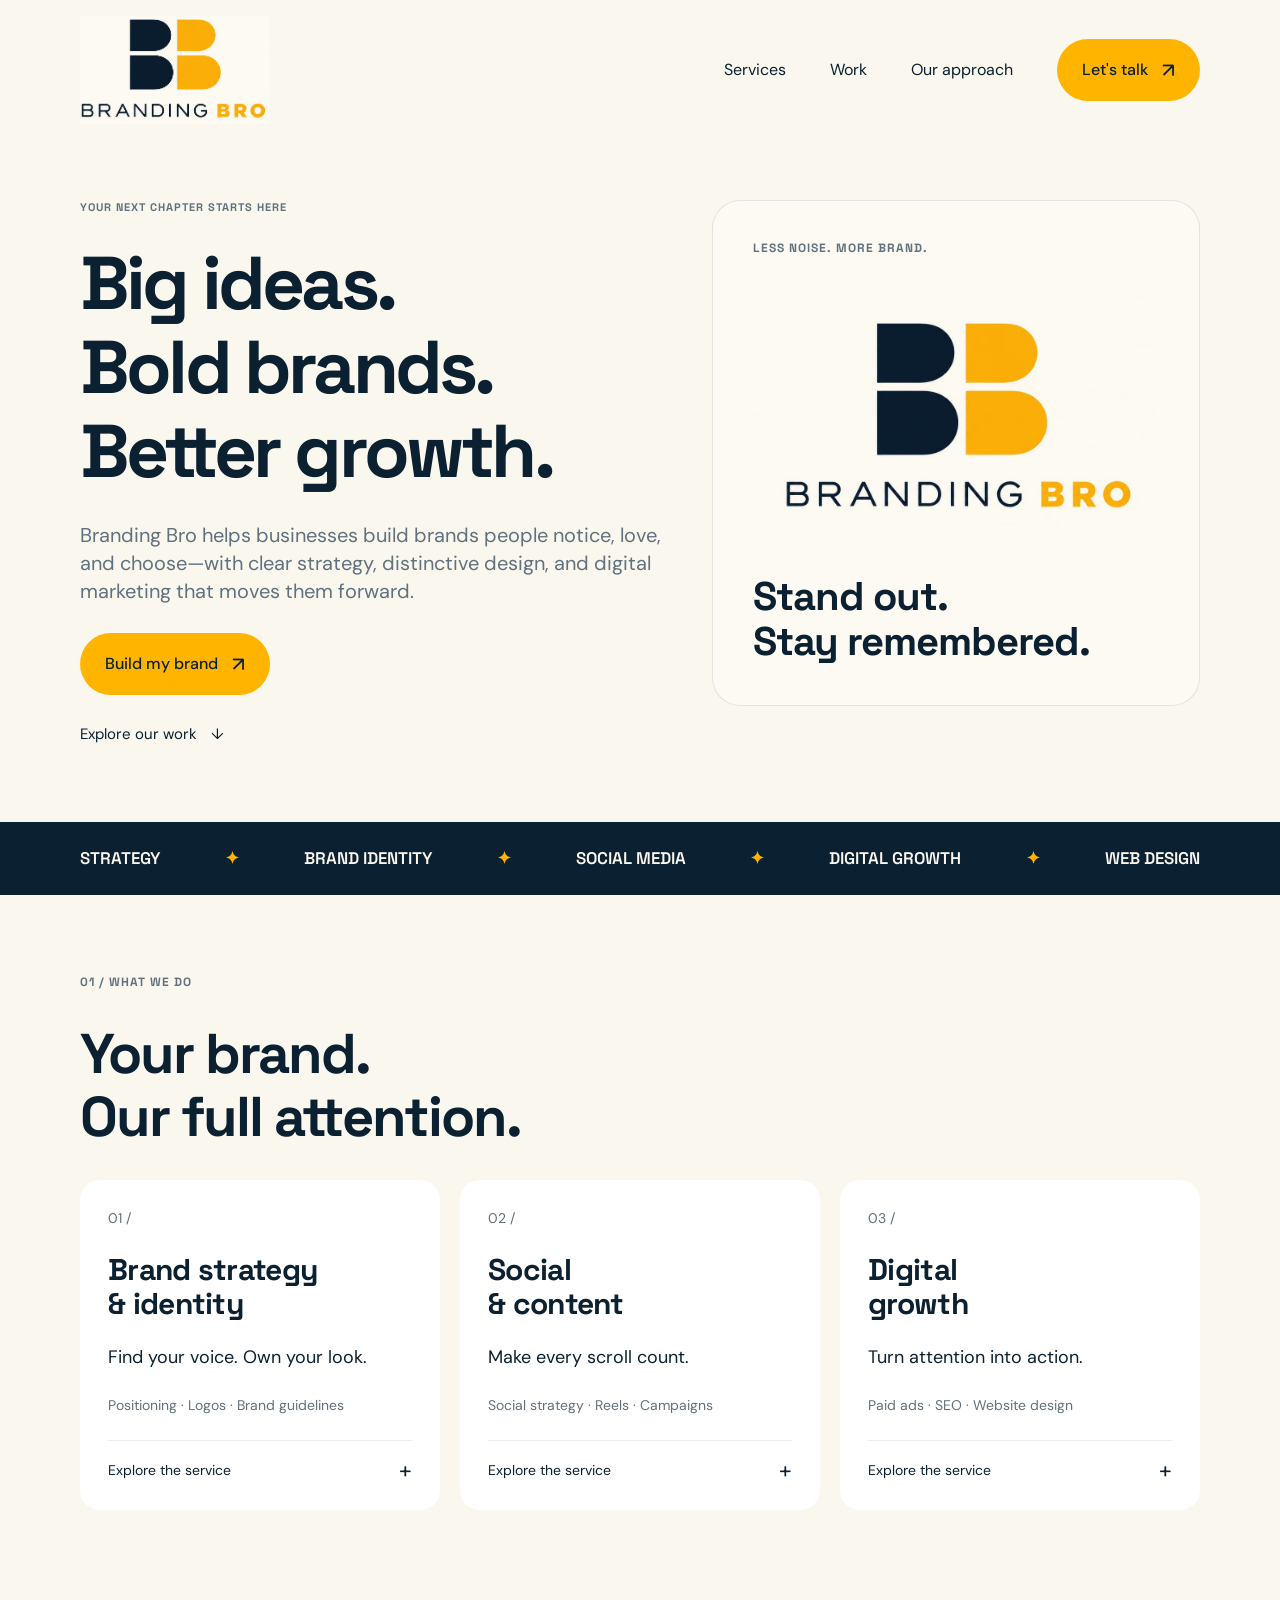
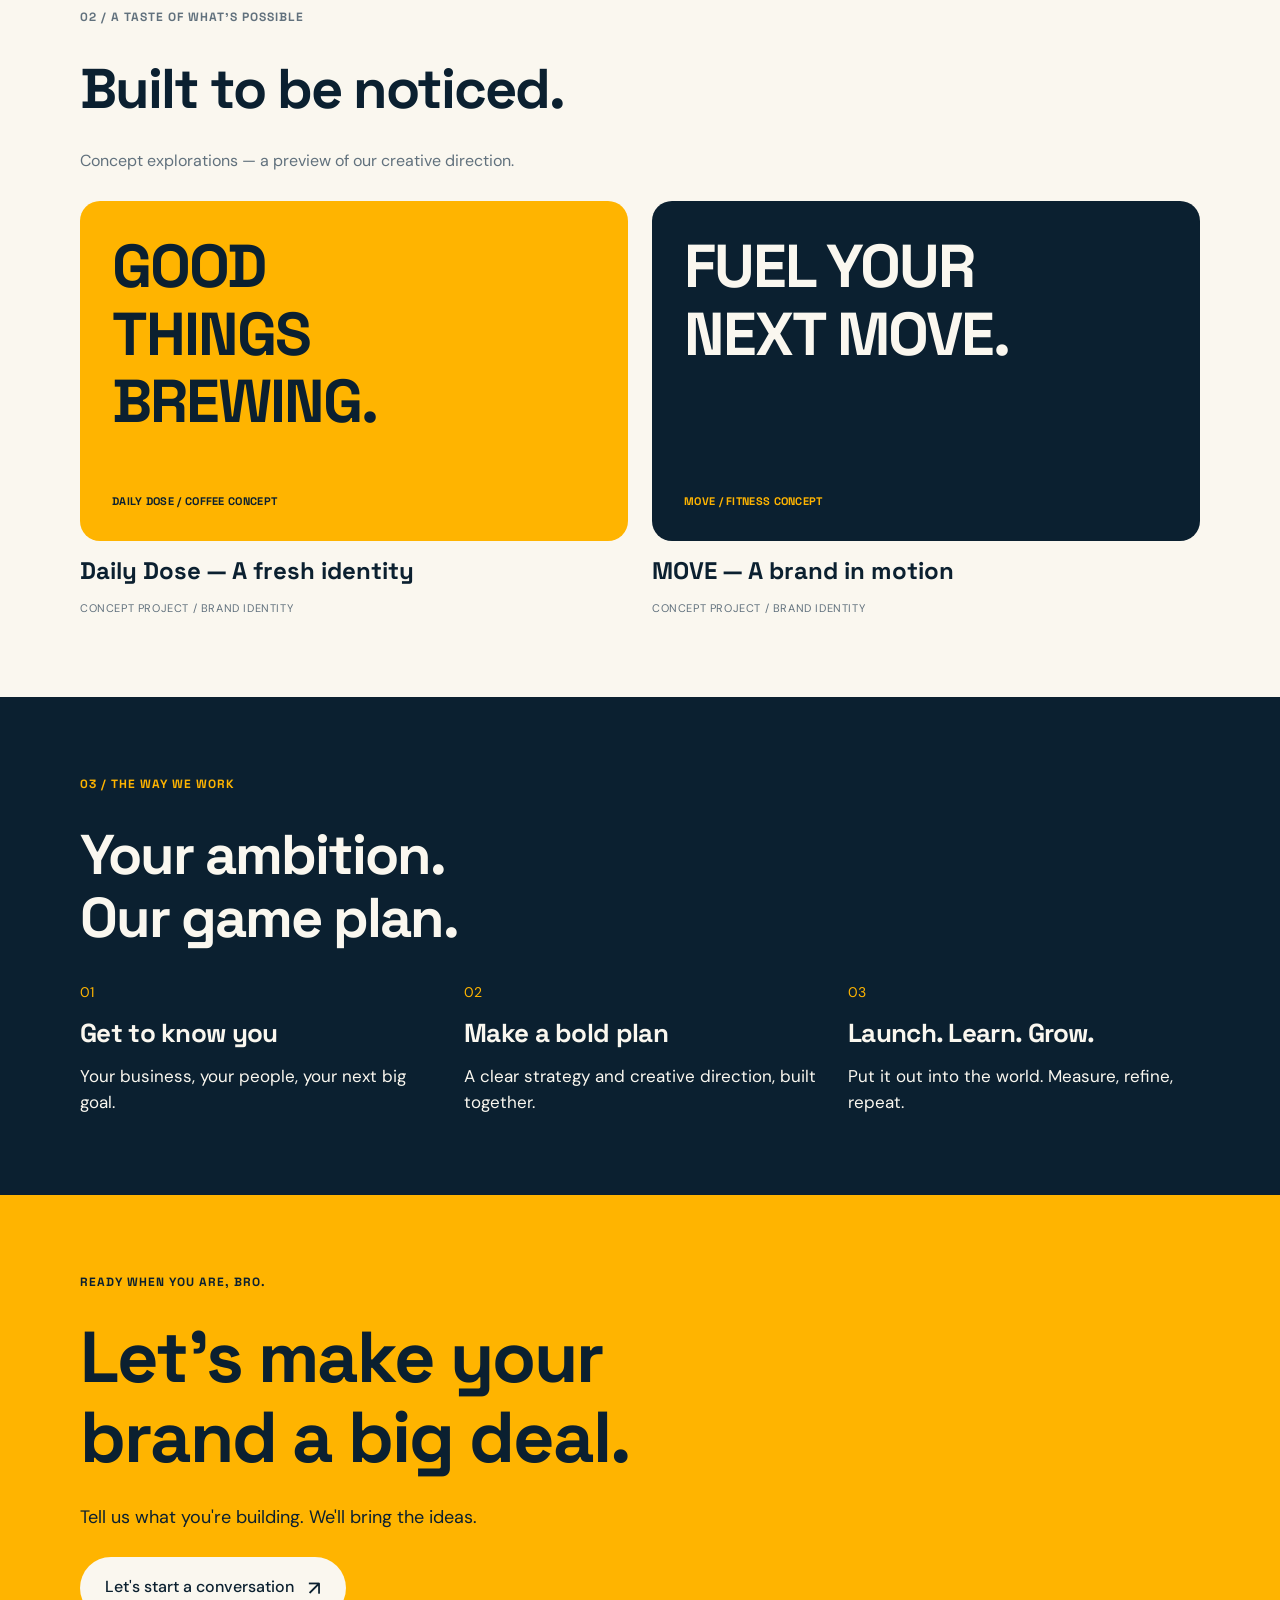
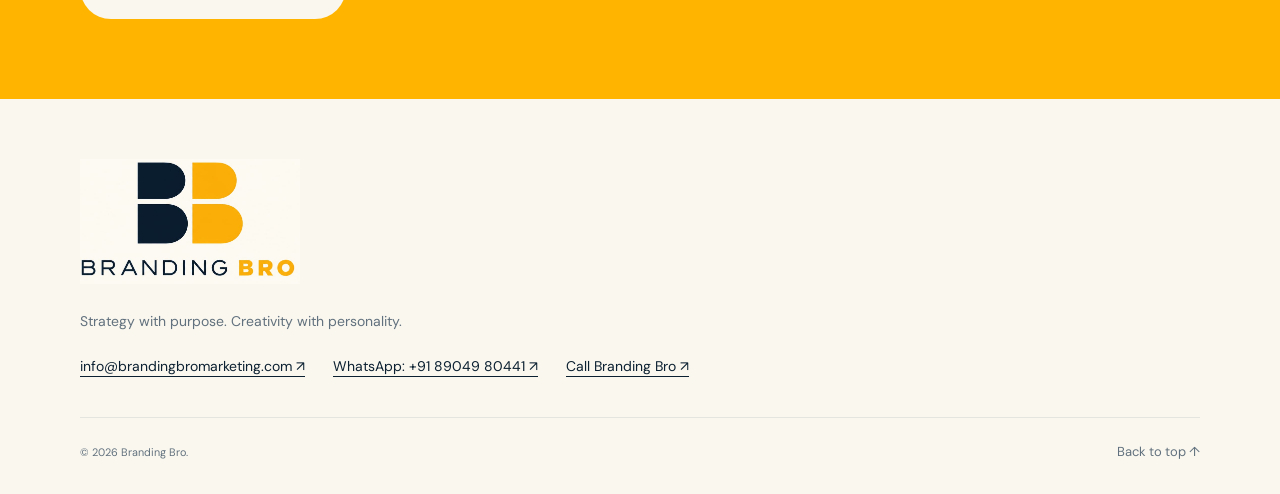
==== index.html @ f543535e "Add Branding Bro website source and SEO files" ====
<!doctype html>
<html lang="en-IN">
<head>
  <meta charset="utf-8"><meta name="viewport" content="width=device-width,initial-scale=1">
  <title>Branding Bro | Branding, Brand Strategy &amp; Digital Marketing</title>
  <meta name="description" content="Build a brand people notice and choose. Branding Bro helps businesses with brand strategy, identity design, social media, SEO, web design, and digital marketing.">
  <meta name="robots" content="index,follow,max-image-preview:large">
  <meta name="theme-color" content="#faf7ef">
  <link rel="canonical" href="https://brandingbromarketing.com/">
  <meta property="og:locale" content="en_IN"><meta property="og:site_name" content="Branding Bro">
  <meta property="og:title" content="Branding Bro | Branding, Brand Strategy &amp; Digital Marketing">
  <meta property="og:description" content="Strategy, identity, social media, SEO, and digital marketing to help your business stand out and grow.">
  <meta property="og:type" content="website"><meta property="og:url" content="https://brandingbromarketing.com/">
  <meta property="og:image" content="https://brandingbromarketing.com/branding-bro-logo.jpeg"><meta property="og:image:alt" content="Branding Bro logo in navy and golden yellow">
  <meta name="twitter:card" content="summary"><meta name="twitter:image" content="https://brandingbromarketing.com/branding-bro-logo.jpeg"><meta name="twitter:title" content="Branding Bro | Branding &amp; Digital Marketing">
  <meta name="twitter:description" content="Strategy, identity, social media, SEO, and digital marketing to help your business stand out and grow.">
  <script type="application/ld+json">
  {"@context":"https://schema.org","@type":"ProfessionalService","name":"Branding Bro","url":"https://brandingbromarketing.com/","logo":"https://brandingbromarketing.com/branding-bro-logo.jpeg","email":"info@brandingbromarketing.com","telephone":"+91-89049-80441","description":"Brand strategy, identity design, social media, SEO, web design, and digital marketing for growing businesses.","areaServed":{"@type":"Country","name":"India"},"hasOfferCatalog":{"@type":"OfferCatalog","name":"Branding and marketing services","itemListElement":[{"@type":"Offer","itemOffered":{"@type":"Service","name":"Brand strategy and identity design"}},{"@type":"Offer","itemOffered":{"@type":"Service","name":"Social media and content marketing"}},{"@type":"Offer","itemOffered":{"@type":"Service","name":"Digital marketing, SEO, and website design"}}]}}
  </script>
  <script type="application/ld+json">
  {"@context":"https://schema.org","@type":"WebSite","name":"Branding Bro","alternateName":["Branding Bro Marketing","brandingbromarketing.com"],"url":"https://brandingbromarketing.com/"}
  </script>
  <link rel="icon" href="favicon.svg" type="image/svg+xml">
  <link rel="preconnect" href="https://fonts.googleapis.com"><link rel="preconnect" href="https://fonts.gstatic.com" crossorigin>
  <link href="https://fonts.googleapis.com/css2?family=DM+Sans:wght@400;500;600;700&family=Space+Grotesk:wght@500;600;700&display=swap" rel="stylesheet">
  <link rel="stylesheet" href="style.css"><script defer src="app.js"></script>
</head>
<body>
<a class="skip-link" href="#main">Skip to content</a>
<header class="header"><nav class="container nav" aria-label="Main navigation">
  <a class="brand" href="#home" aria-label="Branding Bro home"><span class="logo-image"><img src="branding-bro-logo.jpeg" alt="Branding Bro" width="1254" height="1254"></span></a>
  <div class="nav-links" id="navigation"><a href="#services">Services</a><a href="#work">Work</a><a href="#approach">Our approach</a><a class="button" href="#contact">Let's talk <span aria-hidden="true">↗</span></a></div>
  <button class="menu-button" aria-expanded="false" aria-controls="navigation" aria-label="Open menu"><span></span><span></span></button>
</nav></header>
<main id="main">
  <section class="hero container" id="home" aria-labelledby="hero-title">
    <div class="hero-copy"><p class="eyebrow">YOUR NEXT CHAPTER STARTS HERE</p><h1 id="hero-title">Big ideas.<br>Bold brands.<br>Better growth.</h1><p class="intro">Branding Bro helps businesses build brands people notice, love, and choose—with clear strategy, distinctive design, and digital marketing that moves them forward.</p><a class="button" href="#contact">Build my brand <span aria-hidden="true">↗</span></a><a class="text-link" href="#work">Explore our work <span aria-hidden="true">↓</span></a></div>
    <div class="brand-expression"><p class="eyebrow">LESS NOISE. MORE BRAND.</p><div class="logo-image hero-logo"><img src="branding-bro-logo.jpeg" alt="Branding Bro — navy and golden yellow BB logo" width="1254" height="1254" fetchpriority="high"></div><p class="expression-title">Stand out.<br>Stay remembered.</p></div>
  </section>
  <div class="promise"><div class="container">STRATEGY <span>✦</span> BRAND IDENTITY <span>✦</span> SOCIAL MEDIA <span>✦</span> DIGITAL GROWTH <span>✦</span> WEB DESIGN</div></div>
  <section class="section container" id="services" aria-labelledby="services-title"><p class="eyebrow">01 / WHAT WE DO</p><h2 id="services-title">Your brand.<br>Our full attention.</h2>
    <div class="service-grid">
      <article class="service"><span class="service-number">01 /</span><h3>Brand strategy<br>&amp; identity</h3><p>Find your voice. Own your look.</p><p class="small">Positioning · Logos · Brand guidelines</p><details><summary>Explore the service <span aria-hidden="true">+</span></summary><p>Build a clear foundation with brand positioning, a distinctive visual identity, and guidelines that keep every touchpoint consistent.</p><a href="#contact" data-service="Brand strategy & identity">Let's shape your brand ↗</a></details></article>
      <article class="service"><span class="service-number">02 /</span><h3>Social<br>&amp; content</h3><p>Make every scroll count.</p><p class="small">Social strategy · Reels · Campaigns</p><details><summary>Explore the service <span aria-hidden="true">+</span></summary><p>Give your brand a consistent voice through thoughtful content planning, social creatives, short-form video, and campaign ideas.</p><a href="#contact" data-service="Social & content">Let's start creating ↗</a></details></article>
      <article class="service"><span class="service-number">03 /</span><h3>Digital<br>growth</h3><p>Turn attention into action.</p><p class="small">Paid ads · SEO · Website design</p><details><summary>Explore the service <span aria-hidden="true">+</span></summary><p>Connect your marketing with your business goals through focused digital campaigns, search visibility, and websites built around clear next steps.</p><a href="#contact" data-service="Digital growth">Let's find your next move ↗</a></details></article>
    </div>
  </section>
  <section class="section work container" id="work" aria-labelledby="work-title"><p class="eyebrow">02 / A TASTE OF WHAT'S POSSIBLE</p><h2 id="work-title">Built to be noticed.</h2><p class="section-description">Concept explorations — a preview of our creative direction.</p>
    <div class="project-grid">
      <button class="project" data-project="coffee" aria-haspopup="dialog"><span class="project-art coffee"><span class="project-headline">GOOD<br>THINGS<br>BREWING.</span><span class="eyebrow">DAILY DOSE / COFFEE CONCEPT</span><span class="project-arrow" aria-hidden="true">↗</span></span><span class="project-title">Daily Dose — A fresh identity</span><span class="small project-caption">CONCEPT PROJECT / BRAND IDENTITY</span></button>
      <button class="project" data-project="fitness" aria-haspopup="dialog"><span class="project-art fitness"><span class="project-headline">FUEL YOUR<br>NEXT MOVE.</span><span class="eyebrow">MOVE / FITNESS CONCEPT</span><span class="project-arrow" aria-hidden="true">↗</span></span><span class="project-title">MOVE — A brand in motion</span><span class="small project-caption">CONCEPT PROJECT / BRAND IDENTITY</span></button>
    </div>
  </section>
  <section class="approach" id="approach" aria-labelledby="approach-title"><div class="section container"><p class="eyebrow">03 / THE WAY WE WORK</p><h2 id="approach-title">Your ambition.<br>Our game plan.</h2><div class="steps"><article><span>01</span><h3>Get to know you</h3><p>Your business, your people, your next big goal.</p></article><article><span>02</span><h3>Make a bold plan</h3><p>A clear strategy and creative direction, built together.</p></article><article><span>03</span><h3>Launch. Learn. Grow.</h3><p>Put it out into the world. Measure, refine, repeat.</p></article></div></div></section>
  <section class="contact" id="contact" aria-labelledby="contact-title"><div class="section container"><p class="eyebrow">READY WHEN YOU ARE, BRO.</p><h2 id="contact-title">Let's make your<br>brand a big deal.</h2><p>Tell us what you're building. We'll bring the ideas.</p><button class="button button-cream" id="start-inquiry" aria-haspopup="dialog">Let's start a conversation <span aria-hidden="true">↗</span></button></div></section>
</main>
<footer class="container footer"><a class="brand" href="#home"><span class="logo-image"><img src="branding-bro-logo.jpeg" alt="Branding Bro" width="1254" height="1254"></span></a><p>Strategy with purpose. Creativity with personality.</p><div class="contact-links"><a href="mailto:info@brandingbromarketing.com">info@brandingbromarketing.com ↗</a><a href="https://wa.me/918904980441" target="_blank" rel="noopener noreferrer">WhatsApp: +91 89049 80441 ↗</a><a href="tel:+918904980441">Call Branding Bro ↗</a></div><div class="footer-bottom"><small>© <span id="year">2026</span> Branding Bro.</small><a href="#home">Back to top ↑</a></div></footer>
<dialog id="project-dialog" class="dialog"><button class="close-dialog" aria-label="Close project">×</button><p class="eyebrow">CONCEPT EXPLORATION</p><h2 id="project-dialog-title"></h2><p id="project-dialog-description"></p><div class="concept-tags" id="project-tags"></div><p class="small">An illustrative creative direction, not a commissioned client project or a claim of campaign results.</p><button class="button project-inquiry">Create something like this ↗</button></dialog>
<dialog id="inquiry-dialog" class="dialog inquiry-dialog" aria-labelledby="inquiry-title"><button class="close-dialog" aria-label="Close inquiry">×</button><p class="eyebrow">YOUR NEXT CHAPTER</p><h2 id="inquiry-title">Hey, future bro.</h2><p>Share a little about your idea. Let's give it a clear starting point.</p><form id="inquiry-form"><div class="form-row"><label>Your name<input name="name" autocomplete="name" required maxlength="100" placeholder="Your name"></label><label>Email address<input name="email" type="email" autocomplete="email" required maxlength="200" placeholder="you@company.com"></label></div><label>Brand / business<input name="business" autocomplete="organization" maxlength="150" placeholder="What's your brand called?"></label><label>What can we help with?<select name="service" required><option value="">Choose a service</option><option>Brand strategy &amp; identity</option><option>Social &amp; content</option><option>Digital growth</option><option>A little of everything</option></select></label><label>Tell us about your project<textarea name="message" rows="4" required minlength="10" maxlength="5000" placeholder="What are you building, and where would you like to take it?"></textarea></label><p class="form-note">Prepare your inquiry, then choose email or WhatsApp. You review and send it in your app; nothing is stored on this website.</p><button class="button" type="submit">Prepare my inquiry ↗</button><div id="inquiry-result" role="status" hidden><p>Your inquiry is ready. Choose how to send it:</p><div class="send-options"><a class="button" id="email-inquiry">Open email ↗</a><a class="button button-outline" id="whatsapp-inquiry" target="_blank" rel="noopener noreferrer">Open WhatsApp ↗</a></div><a class="button button-outline" id="download-inquiry" download="branding-bro-project-inquiry.txt">Download inquiry ↓</a><button type="button" class="text-link" id="copy-inquiry">Copy inquiry</button></div></form></dialog>
</body></html>
---- style.css ----
:root{--navy:#0b2030;--yellow:#ffb400;--cream:#faf7ef;--muted:#61717d;--white:#fff;--font-heading:'Space Grotesk',Arial,sans-serif;--font-body:'DM Sans',Arial,sans-serif}*{box-sizing:border-box}html{scroll-behavior:smooth;scroll-padding-top:30px}body{margin:0;background:var(--cream);color:var(--navy);font-family:var(--font-body);font-size:17px;line-height:1.5}button,input,select,textarea{font:inherit}a{color:inherit;text-decoration:none}button{color:inherit}button,a,input,select,textarea,summary{-webkit-tap-highlight-color:transparent}button{cursor:pointer}button:focus-visible,a:focus-visible,summary:focus-visible{outline:3px solid var(--navy);outline-offset:6px}input:focus,select:focus,textarea:focus{outline:2px solid var(--navy);outline-offset:2px}.container{width:min(1280px,calc(100% - 160px));margin-inline:auto}h1,h2,h3,p{margin:0}h1,h2,h3,.brand,.eyebrow,.project-headline,.expression-title{font-family:var(--font-heading)}h1{font-size:clamp(58px,5.84vw,84px);line-height:1.12;letter-spacing:-3.8px;font-weight:700}h2{font-size:56px;line-height:1.12;letter-spacing:-2px}h3{font-size:30px;line-height:1.12;letter-spacing:-.7px}.eyebrow{font-size:12px;line-height:1.3;font-weight:700;letter-spacing:1px}.small{font-size:14px;color:var(--muted)}.nav{display:flex;align-items:center;justify-content:space-between;gap:32px;padding-block:28px}.brand{display:inline-flex;align-items:center;gap:20px;font-size:24px;font-weight:700;white-space:nowrap}.bb-mark{width:40px;aspect-ratio:1.25;display:grid;grid-template-columns:1fr 1fr;grid-template-rows:1fr 1fr;gap:2px;flex-shrink:0}.bb-mark i{background:var(--navy);border-radius:0 100px 100px 0}.bb-mark i:nth-child(even){background:var(--yellow)}.nav-links{display:flex;align-items:center;gap:44px;font-size:16px}.nav-links>a:not(.button){position:relative}.nav-links>a:not(.button):after{content:'';position:absolute;left:0;bottom:-6px;width:0;height:2px;background:var(--navy);transition:width .2s}.nav-links>a:hover:after{width:100%}.button{display:inline-flex;gap:14px;align-items:center;justify-content:center;align-self:flex-start;border:1px solid transparent;background:var(--yellow);padding:17px 24px;border-radius:100px;font-size:16px;line-height:1.3;font-weight:500;text-align:center;transition:transform .2s,box-shadow .2s}.button:hover{transform:translateY(-3px);box-shadow:0 6px 0 #0b203018}.button span{font-size:20px}.menu-button{display:none}.hero{padding-top:60px;padding-bottom:76px;display:grid;grid-template-columns:minmax(0,680fr) minmax(0,560fr);gap:40px;align-items:start}.hero-copy{display:flex;flex-direction:column;align-items:flex-start;gap:28px}.hero-copy>.eyebrow{color:var(--muted);font-size:11px}.intro{color:var(--muted);font-size:20px;line-height:1.4;max-width:640px}.text-link{display:inline-flex;align-items:center;gap:14px;font-size:15px;background:none;border:0;padding:0;text-decoration:underline;text-underline-offset:5px;text-decoration-color:transparent}.text-link:hover{text-decoration-color:currentColor}.brand-expression{padding:32px;background:var(--yellow);border-radius:28px;display:flex;flex-direction:column;gap:32px;overflow:hidden}.giant-mark{width:min(380px,100%);gap:18px;aspect-ratio:1.25}.expression-title{font-size:40px;font-weight:700;line-height:1.12;letter-spacing:-1px}.promise{background:var(--navy);color:var(--cream);padding-block:24px}.promise .container{font-family:var(--font-heading);font-size:clamp(12px,1.32vw,19px);font-weight:600;display:flex;align-items:center;justify-content:space-between;gap:12px}.promise span{color:var(--yellow)}.section{padding-block:80px}.section>.eyebrow{margin-bottom:32px;color:var(--muted)}.service-grid{display:grid;grid-template-columns:repeat(3,minmax(0,1fr));gap:20px;margin-top:32px;align-items:start}.service{background:var(--white);border-radius:20px;padding:28px;display:flex;flex-direction:column;gap:24px}.service-number{font-size:14px;color:var(--muted)}.service>p:not(.small){font-size:18px}.service .small{font-size:14px}details{border-top:1px solid #0b203012;padding-top:18px;font-size:14px}summary{cursor:pointer;list-style:none;display:flex;align-items:center;justify-content:space-between;gap:12px}summary::-webkit-details-marker{display:none}summary span{font-size:23px;line-height:1;transition:transform .2s}details[open] summary span{transform:rotate(45deg)}details p{color:var(--muted);margin-block:16px}details a{text-decoration:underline;text-underline-offset:4px}.work{padding-top:20px}.section-description{margin-top:28px;color:var(--muted);font-size:16px}.project-grid{display:grid;grid-template-columns:1fr 1fr;gap:24px;margin-top:28px}.project{display:flex;flex-direction:column;gap:16px;text-align:left;padding:0;background:none;border:0;min-width:0}.project-art{position:relative;display:flex;flex-direction:column;justify-content:space-between;gap:30px;width:100%;min-height:340px;padding:32px;border-radius:20px;transition:transform .25s}.project:hover .project-art{transform:translateY(-5px)}.coffee{background:var(--yellow)}.fitness{background:var(--navy);color:var(--cream)}.project-headline{font-size:clamp(42px,4.73vw,68px);font-weight:700;line-height:1.12;letter-spacing:-2px}.project-art .eyebrow{font-size:11px;letter-spacing:.3px}.fitness .eyebrow{color:var(--yellow)}.project-title{font-family:var(--font-heading);font-weight:700;font-size:24px;line-height:1.15}.project-caption{font-size:11px;letter-spacing:.6px}.project-arrow{position:absolute;right:28px;bottom:28px;font-size:28px;opacity:0;transform:translate(-6px,6px);transition:.25s}.project:hover .project-arrow,.project:focus-visible .project-arrow{opacity:1;transform:none}.approach{background:var(--navy);color:var(--cream)}.approach .eyebrow{color:var(--yellow)}.steps{display:grid;grid-template-columns:repeat(3,1fr);gap:32px;margin-top:32px}.steps article{display:flex;flex-direction:column;gap:16px}.steps article>span{color:var(--yellow);font-size:14px}.steps h3{font-size:26px}.steps p{font-size:17px;max-width:365px}.contact{background:var(--yellow)}.contact .eyebrow{color:var(--navy);margin-bottom:26px}.contact h2{font-size:72px}.contact p:not(.eyebrow){margin-block:26px;font-size:18px}.button-cream{background:var(--cream)}.footer{padding-block:60px 32px}.footer>.brand{flex-direction:column;align-items:flex-start;gap:20px}.footer>p{font-size:14px;color:var(--muted);margin-top:20px}.footer-bottom{display:flex;align-items:center;justify-content:space-between;margin-top:40px;border-top:1px solid #0b203015;padding-top:24px;color:var(--muted);font-size:13px}.skip-link{position:fixed;left:16px;top:-100px;z-index:10;padding:12px;background:var(--navy);color:var(--cream)}.skip-link:focus{top:10px}.dialog{width:min(640px,calc(100% - 32px));max-height:calc(100dvh - 48px);overflow:auto;background:var(--cream);border:0;border-radius:24px;padding:40px;color:var(--navy)}.dialog::backdrop{background:#0b2030b3;backdrop-filter:blur(5px)}.dialog .eyebrow{color:var(--muted);margin-bottom:20px;padding-right:30px}.dialog h2{font-size:40px;margin-bottom:20px}.dialog>p:not(.eyebrow){margin-bottom:24px}.close-dialog{position:absolute;right:18px;top:14px;background:none;border:0;font-size:30px;line-height:1;width:40px;height:40px;border-radius:50%}.close-dialog:hover{background:#0b203010}.concept-tags{display:flex;flex-wrap:wrap;gap:8px;margin-bottom:24px}.concept-tags span{border:1px solid #0b203030;border-radius:30px;padding:6px 14px;font-size:13px}form{display:grid;gap:18px}label{display:flex;flex-direction:column;gap:7px;font-size:14px;font-weight:600}input,select,textarea{width:100%;min-width:0;padding:13px 14px;background:white;border:1px solid #c8d0d0;border-radius:10px;color:var(--navy);font-size:16px}textarea{resize:vertical}.form-row{display:grid;grid-template-columns:1fr 1fr;gap:16px}.form-note{font-size:13px;color:var(--muted)}.button-outline{background:transparent;border-color:var(--navy);margin-right:16px}#inquiry-result{border-top:1px solid #c8d0d0;padding-top:20px}#inquiry-result p{margin-bottom:16px}body.modal-open{overflow:hidden}
@media(min-width:1500px){.hero{padding-top:70px}}@media(max-width:1100px){.container{width:calc(100% - 80px)}.nav-links{gap:24px}.brand{font-size:20px;gap:14px}h1{font-size:64px;letter-spacing:-2.8px}.hero{gap:32px}.expression-title{font-size:32px}.service{padding:24px}.service h3{font-size:26px}.project-headline{font-size:52px}.contact h2{font-size:64px}.promise .container{flex-wrap:wrap;justify-content:center}}
@media(max-width:760px){.container{width:calc(100% - 48px)}.nav{padding-block:24px;position:relative}.brand{font-size:18px;gap:14px}.bb-mark{width:32px}.menu-button{display:flex;flex-direction:column;gap:6px;align-items:center;justify-content:center;width:42px;height:42px;background:transparent;border:1px solid #0b203020;border-radius:50%}.menu-button span{width:17px;height:2px;background:var(--navy);transition:transform .2s}.menu-button[aria-expanded=true] span:first-child{transform:translateY(4px) rotate(45deg)}.menu-button[aria-expanded=true] span:last-child{transform:translateY(-4px) rotate(-45deg)}.nav-links{display:none;position:absolute;top:calc(100% - 8px);left:0;right:0;padding:24px;background:var(--cream);border:1px solid #0b203020;box-shadow:0 18px 30px #0b203018;border-radius:16px;z-index:5;align-items:stretch;gap:22px}.nav-links.open{display:flex;flex-direction:column}.nav-links .button{align-self:stretch}.hero{display:flex;flex-direction:column;gap:40px;padding-top:24px;padding-bottom:64px}.hero-copy{gap:28px}h1{font-size:clamp(43px,12.56vw,68px);letter-spacing:-2.1px}.intro{font-size:17px;line-height:1.45}.brand-expression{width:100%;gap:32px}.giant-mark{width:220px;max-width:100%;gap:10px}.expression-title{font-size:28px}.promise{padding-block:22px}.promise .container{font-size:12px;gap:10px 14px;line-height:1.7}.section{padding-block:64px}.section>.eyebrow{font-size:10px;margin-bottom:28px}h2{font-size:38px;letter-spacing:-1.4px}.service-grid,.project-grid,.steps{grid-template-columns:1fr}.service-grid{gap:20px}.service{padding:28px}.service h3{font-size:30px}.service details{font-size:14px}.work{padding-top:0}.project-grid{gap:32px}.project-art{min-height:274px;padding:32px}.project-headline{font-size:43px;letter-spacing:-1.2px}.project-title{font-size:20px}.project-art .eyebrow{font-size:10px}.project-arrow{opacity:1}.steps{gap:32px}.steps h3{font-size:26px}.contact h2{font-size:43px;letter-spacing:-1.6px}.contact p:not(.eyebrow){font-size:17px}.footer{padding-top:48px}.footer>.brand .bb-mark{width:40px}.footer>.brand{font-size:24px}.dialog{padding:32px 24px}.dialog h2{font-size:32px}.form-row{grid-template-columns:1fr}.button{font-size:15px}.footer-bottom{gap:12px}}
@media(prefers-reduced-motion:reduce){html{scroll-behavior:auto}*,*:before,*:after{transition:none!important;animation:none!important}}
.contact-links{display:flex;flex-wrap:wrap;gap:12px 28px;margin-top:24px;font-size:14px}.contact-links a{text-decoration:underline;text-underline-offset:5px}.send-options{display:flex;flex-wrap:wrap;gap:12px;margin-bottom:16px}@media(max-width:760px){.contact-links{flex-direction:column;overflow-wrap:anywhere}}
.logo-image{position:relative;display:block;width:190px;aspect-ratio:1.76;overflow:hidden;flex-shrink:0}.logo-image img{position:absolute;display:block;width:142.5%;height:auto;max-width:none;left:-22.7%;top:-78%}.hero-logo{width:100%;border-radius:14px;background:#fcfaf3}.nav{padding-block:16px}.footer>.brand .logo-image{width:220px}@media(max-width:760px){.nav{padding-block:12px}.nav .logo-image{width:150px}.hero-logo{width:100%}.brand-expression{gap:28px}}
.brand-expression{background:#fcfaf3;border:1px solid #0b20301a;padding:40px;gap:24px}.hero-logo{aspect-ratio:1.5;border-radius:0;background:transparent}.hero-logo img{width:125.4%;left:-12.5%;top:-45%}.brand-expression>.eyebrow{color:var(--muted)}@media(max-width:760px){.brand-expression{padding:28px;gap:20px}}
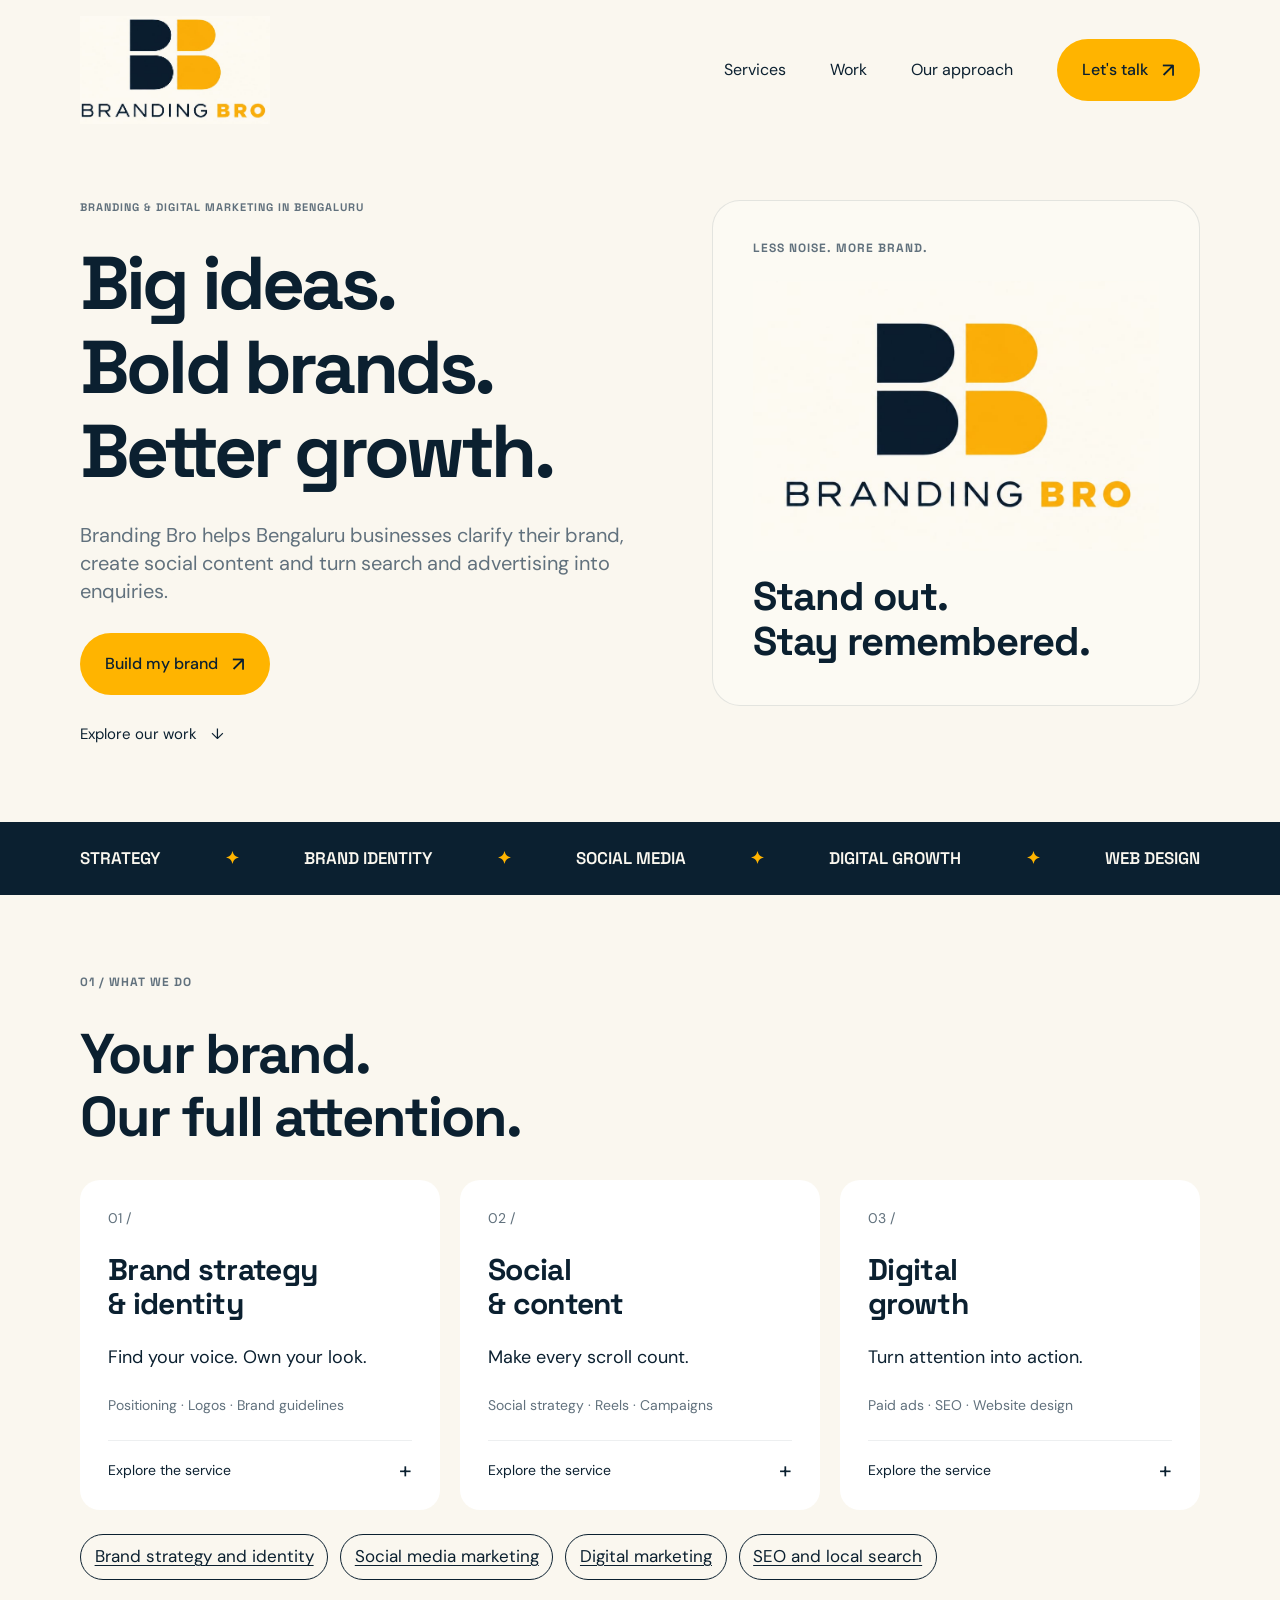
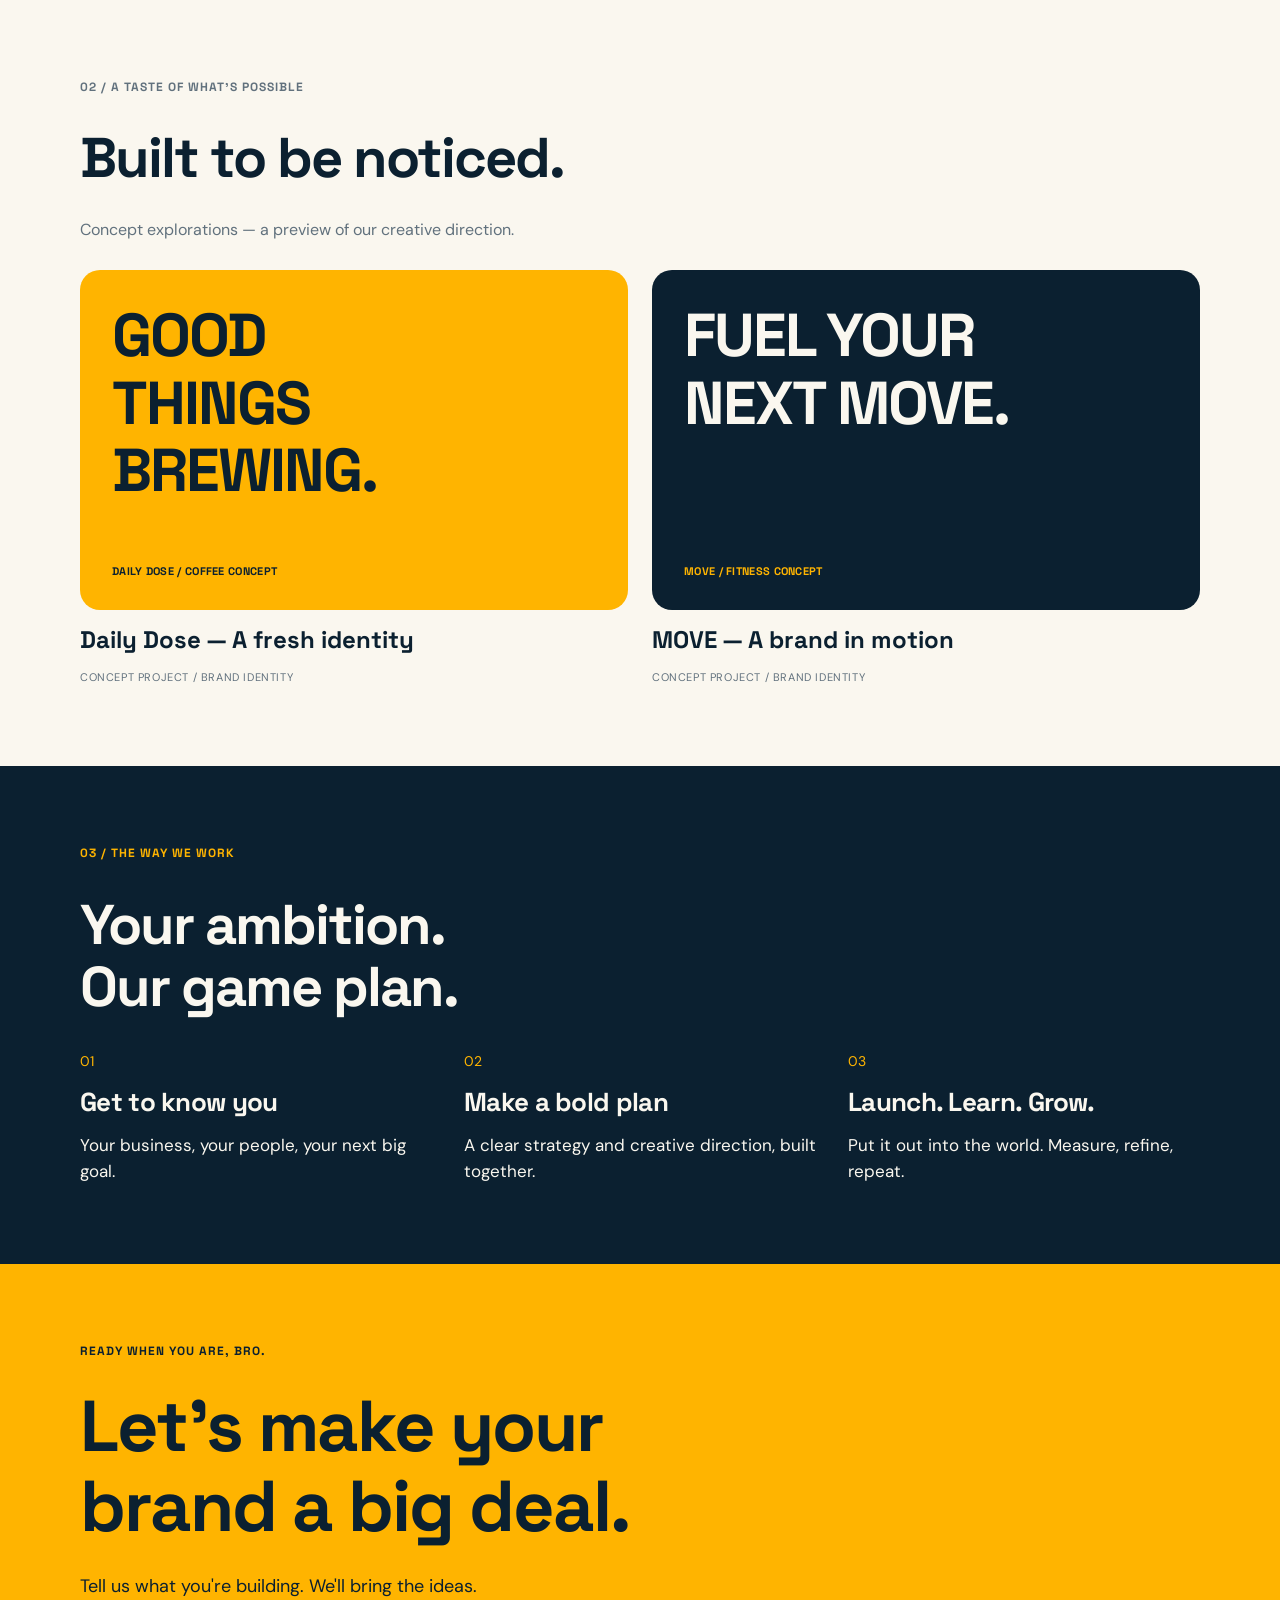
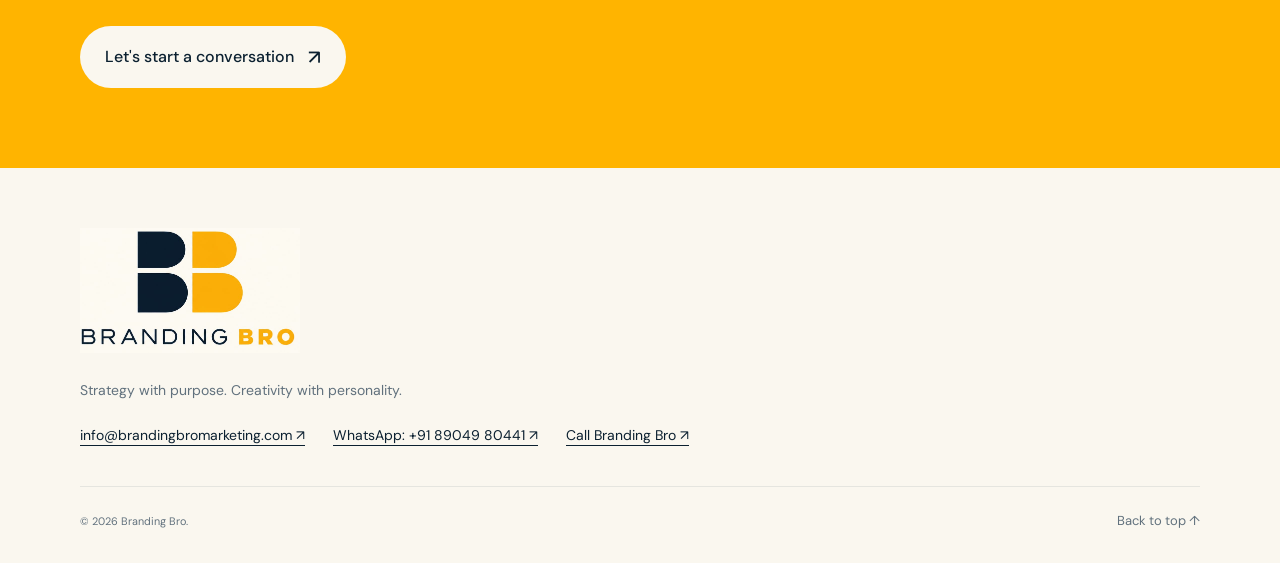
==== commit ae979b3b: "Publish concise service landing pages and Bengaluru SEO sitemap" ====
--- a/index.html
+++ b/index.html
@@ -1,62 +1,62 @@
-<!doctype html>
-<html lang="en-IN">
-<head>
-  <meta charset="utf-8"><meta name="viewport" content="width=device-width,initial-scale=1">
-  <title>Branding Bro | Branding, Brand Strategy &amp; Digital Marketing</title>
-  <meta name="description" content="Build a brand people notice and choose. Branding Bro helps businesses with brand strategy, identity design, social media, SEO, web design, and digital marketing.">
-  <meta name="robots" content="index,follow,max-image-preview:large">
-  <meta name="theme-color" content="#faf7ef">
-  <link rel="canonical" href="https://brandingbromarketing.com/">
-  <meta property="og:locale" content="en_IN"><meta property="og:site_name" content="Branding Bro">
-  <meta property="og:title" content="Branding Bro | Branding, Brand Strategy &amp; Digital Marketing">
-  <meta property="og:description" content="Strategy, identity, social media, SEO, and digital marketing to help your business stand out and grow.">
-  <meta property="og:type" content="website"><meta property="og:url" content="https://brandingbromarketing.com/">
-  <meta property="og:image" content="https://brandingbromarketing.com/branding-bro-logo.jpeg"><meta property="og:image:alt" content="Branding Bro logo in navy and golden yellow">
-  <meta name="twitter:card" content="summary"><meta name="twitter:image" content="https://brandingbromarketing.com/branding-bro-logo.jpeg"><meta name="twitter:title" content="Branding Bro | Branding &amp; Digital Marketing">
-  <meta name="twitter:description" content="Strategy, identity, social media, SEO, and digital marketing to help your business stand out and grow.">
-  <script type="application/ld+json">
-  {"@context":"https://schema.org","@type":"ProfessionalService","name":"Branding Bro","url":"https://brandingbromarketing.com/","logo":"https://brandingbromarketing.com/branding-bro-logo.jpeg","email":"info@brandingbromarketing.com","telephone":"+91-89049-80441","description":"Brand strategy, identity design, social media, SEO, web design, and digital marketing for growing businesses.","areaServed":{"@type":"Country","name":"India"},"hasOfferCatalog":{"@type":"OfferCatalog","name":"Branding and marketing services","itemListElement":[{"@type":"Offer","itemOffered":{"@type":"Service","name":"Brand strategy and identity design"}},{"@type":"Offer","itemOffered":{"@type":"Service","name":"Social media and content marketing"}},{"@type":"Offer","itemOffered":{"@type":"Service","name":"Digital marketing, SEO, and website design"}}]}}
-  </script>
-  <script type="application/ld+json">
-  {"@context":"https://schema.org","@type":"WebSite","name":"Branding Bro","alternateName":["Branding Bro Marketing","brandingbromarketing.com"],"url":"https://brandingbromarketing.com/"}
-  </script>
-  <link rel="icon" href="favicon.svg" type="image/svg+xml">
-  <link rel="preconnect" href="https://fonts.googleapis.com"><link rel="preconnect" href="https://fonts.gstatic.com" crossorigin>
-  <link href="https://fonts.googleapis.com/css2?family=DM+Sans:wght@400;500;600;700&family=Space+Grotesk:wght@500;600;700&display=swap" rel="stylesheet">
-  <link rel="stylesheet" href="style.css"><script defer src="app.js"></script>
-</head>
-<body>
-<a class="skip-link" href="#main">Skip to content</a>
-<header class="header"><nav class="container nav" aria-label="Main navigation">
-  <a class="brand" href="#home" aria-label="Branding Bro home"><span class="logo-image"><img src="branding-bro-logo.jpeg" alt="Branding Bro" width="1254" height="1254"></span></a>
-  <div class="nav-links" id="navigation"><a href="#services">Services</a><a href="#work">Work</a><a href="#approach">Our approach</a><a class="button" href="#contact">Let's talk <span aria-hidden="true">↗</span></a></div>
-  <button class="menu-button" aria-expanded="false" aria-controls="navigation" aria-label="Open menu"><span></span><span></span></button>
-</nav></header>
-<main id="main">
-  <section class="hero container" id="home" aria-labelledby="hero-title">
-    <div class="hero-copy"><p class="eyebrow">YOUR NEXT CHAPTER STARTS HERE</p><h1 id="hero-title">Big ideas.<br>Bold brands.<br>Better growth.</h1><p class="intro">Branding Bro helps businesses build brands people notice, love, and choose—with clear strategy, distinctive design, and digital marketing that moves them forward.</p><a class="button" href="#contact">Build my brand <span aria-hidden="true">↗</span></a><a class="text-link" href="#work">Explore our work <span aria-hidden="true">↓</span></a></div>
-    <div class="brand-expression"><p class="eyebrow">LESS NOISE. MORE BRAND.</p><div class="logo-image hero-logo"><img src="branding-bro-logo.jpeg" alt="Branding Bro — navy and golden yellow BB logo" width="1254" height="1254" fetchpriority="high"></div><p class="expression-title">Stand out.<br>Stay remembered.</p></div>
-  </section>
-  <div class="promise"><div class="container">STRATEGY <span>✦</span> BRAND IDENTITY <span>✦</span> SOCIAL MEDIA <span>✦</span> DIGITAL GROWTH <span>✦</span> WEB DESIGN</div></div>
-  <section class="section container" id="services" aria-labelledby="services-title"><p class="eyebrow">01 / WHAT WE DO</p><h2 id="services-title">Your brand.<br>Our full attention.</h2>
-    <div class="service-grid">
-      <article class="service"><span class="service-number">01 /</span><h3>Brand strategy<br>&amp; identity</h3><p>Find your voice. Own your look.</p><p class="small">Positioning · Logos · Brand guidelines</p><details><summary>Explore the service <span aria-hidden="true">+</span></summary><p>Build a clear foundation with brand positioning, a distinctive visual identity, and guidelines that keep every touchpoint consistent.</p><a href="#contact" data-service="Brand strategy & identity">Let's shape your brand ↗</a></details></article>
-      <article class="service"><span class="service-number">02 /</span><h3>Social<br>&amp; content</h3><p>Make every scroll count.</p><p class="small">Social strategy · Reels · Campaigns</p><details><summary>Explore the service <span aria-hidden="true">+</span></summary><p>Give your brand a consistent voice through thoughtful content planning, social creatives, short-form video, and campaign ideas.</p><a href="#contact" data-service="Social & content">Let's start creating ↗</a></details></article>
-      <article class="service"><span class="service-number">03 /</span><h3>Digital<br>growth</h3><p>Turn attention into action.</p><p class="small">Paid ads · SEO · Website design</p><details><summary>Explore the service <span aria-hidden="true">+</span></summary><p>Connect your marketing with your business goals through focused digital campaigns, search visibility, and websites built around clear next steps.</p><a href="#contact" data-service="Digital growth">Let's find your next move ↗</a></details></article>
-    </div>
-  </section>
-  <section class="section work container" id="work" aria-labelledby="work-title"><p class="eyebrow">02 / A TASTE OF WHAT'S POSSIBLE</p><h2 id="work-title">Built to be noticed.</h2><p class="section-description">Concept explorations — a preview of our creative direction.</p>
-    <div class="project-grid">
-      <button class="project" data-project="coffee" aria-haspopup="dialog"><span class="project-art coffee"><span class="project-headline">GOOD<br>THINGS<br>BREWING.</span><span class="eyebrow">DAILY DOSE / COFFEE CONCEPT</span><span class="project-arrow" aria-hidden="true">↗</span></span><span class="project-title">Daily Dose — A fresh identity</span><span class="small project-caption">CONCEPT PROJECT / BRAND IDENTITY</span></button>
-      <button class="project" data-project="fitness" aria-haspopup="dialog"><span class="project-art fitness"><span class="project-headline">FUEL YOUR<br>NEXT MOVE.</span><span class="eyebrow">MOVE / FITNESS CONCEPT</span><span class="project-arrow" aria-hidden="true">↗</span></span><span class="project-title">MOVE — A brand in motion</span><span class="small project-caption">CONCEPT PROJECT / BRAND IDENTITY</span></button>
-    </div>
-  </section>
-  <section class="approach" id="approach" aria-labelledby="approach-title"><div class="section container"><p class="eyebrow">03 / THE WAY WE WORK</p><h2 id="approach-title">Your ambition.<br>Our game plan.</h2><div class="steps"><article><span>01</span><h3>Get to know you</h3><p>Your business, your people, your next big goal.</p></article><article><span>02</span><h3>Make a bold plan</h3><p>A clear strategy and creative direction, built together.</p></article><article><span>03</span><h3>Launch. Learn. Grow.</h3><p>Put it out into the world. Measure, refine, repeat.</p></article></div></div></section>
-  <section class="contact" id="contact" aria-labelledby="contact-title"><div class="section container"><p class="eyebrow">READY WHEN YOU ARE, BRO.</p><h2 id="contact-title">Let's make your<br>brand a big deal.</h2><p>Tell us what you're building. We'll bring the ideas.</p><button class="button button-cream" id="start-inquiry" aria-haspopup="dialog">Let's start a conversation <span aria-hidden="true">↗</span></button></div></section>
-</main>
-<footer class="container footer"><a class="brand" href="#home"><span class="logo-image"><img src="branding-bro-logo.jpeg" alt="Branding Bro" width="1254" height="1254"></span></a><p>Strategy with purpose. Creativity with personality.</p><div class="contact-links"><a href="mailto:info@brandingbromarketing.com">info@brandingbromarketing.com ↗</a><a href="https://wa.me/918904980441" target="_blank" rel="noopener noreferrer">WhatsApp: +91 89049 80441 ↗</a><a href="tel:+918904980441">Call Branding Bro ↗</a></div><div class="footer-bottom"><small>© <span id="year">2026</span> Branding Bro.</small><a href="#home">Back to top ↑</a></div></footer>
-<dialog id="project-dialog" class="dialog"><button class="close-dialog" aria-label="Close project">×</button><p class="eyebrow">CONCEPT EXPLORATION</p><h2 id="project-dialog-title"></h2><p id="project-dialog-description"></p><div class="concept-tags" id="project-tags"></div><p class="small">An illustrative creative direction, not a commissioned client project or a claim of campaign results.</p><button class="button project-inquiry">Create something like this ↗</button></dialog>
-<dialog id="inquiry-dialog" class="dialog inquiry-dialog" aria-labelledby="inquiry-title"><button class="close-dialog" aria-label="Close inquiry">×</button><p class="eyebrow">YOUR NEXT CHAPTER</p><h2 id="inquiry-title">Hey, future bro.</h2><p>Share a little about your idea. Let's give it a clear starting point.</p><form id="inquiry-form"><div class="form-row"><label>Your name<input name="name" autocomplete="name" required maxlength="100" placeholder="Your name"></label><label>Email address<input name="email" type="email" autocomplete="email" required maxlength="200" placeholder="you@company.com"></label></div><label>Brand / business<input name="business" autocomplete="organization" maxlength="150" placeholder="What's your brand called?"></label><label>What can we help with?<select name="service" required><option value="">Choose a service</option><option>Brand strategy &amp; identity</option><option>Social &amp; content</option><option>Digital growth</option><option>A little of everything</option></select></label><label>Tell us about your project<textarea name="message" rows="4" required minlength="10" maxlength="5000" placeholder="What are you building, and where would you like to take it?"></textarea></label><p class="form-note">Prepare your inquiry, then choose email or WhatsApp. You review and send it in your app; nothing is stored on this website.</p><button class="button" type="submit">Prepare my inquiry ↗</button><div id="inquiry-result" role="status" hidden><p>Your inquiry is ready. Choose how to send it:</p><div class="send-options"><a class="button" id="email-inquiry">Open email ↗</a><a class="button button-outline" id="whatsapp-inquiry" target="_blank" rel="noopener noreferrer">Open WhatsApp ↗</a></div><a class="button button-outline" id="download-inquiry" download="branding-bro-project-inquiry.txt">Download inquiry ↓</a><button type="button" class="text-link" id="copy-inquiry">Copy inquiry</button></div></form></dialog>
-</body></html>
+<!doctype html>
+<html lang="en-IN">
+<head>
+  <meta charset="utf-8"><meta name="viewport" content="width=device-width,initial-scale=1">
+  <title>Digital Marketing &amp; Branding Agency in Bengaluru | Branding Bro</title>
+  <meta name="description" content="Build a brand people notice and choose. Branding Bro helps businesses with brand strategy, identity design, social media, SEO, web design, and digital marketing.">
+  <meta name="robots" content="index,follow,max-image-preview:large">
+  <meta name="theme-color" content="#faf7ef">
+  <link rel="canonical" href="https://brandingbromarketing.com/">
+  <meta property="og:locale" content="en_IN"><meta property="og:site_name" content="Branding Bro">
+  <meta property="og:title" content="Digital Marketing &amp; Branding Agency in Bengaluru | Branding Bro">
+  <meta property="og:description" content="Strategy, identity, social media, SEO, and digital marketing to help your business stand out and grow.">
+  <meta property="og:type" content="website"><meta property="og:url" content="https://brandingbromarketing.com/">
+  <meta property="og:image" content="https://brandingbromarketing.com/branding-bro-logo.jpeg"><meta property="og:image:alt" content="Branding Bro logo in navy and golden yellow">
+  <meta name="twitter:card" content="summary"><meta name="twitter:image" content="https://brandingbromarketing.com/branding-bro-logo.jpeg"><meta name="twitter:title" content="Branding Bro | Branding &amp; Digital Marketing">
+  <meta name="twitter:description" content="Strategy, identity, social media, SEO, and digital marketing to help your business stand out and grow.">
+  <script type="application/ld+json">
+  {"@context":"https://schema.org","@type":"ProfessionalService","name":"Branding Bro","url":"https://brandingbromarketing.com/","logo":"https://brandingbromarketing.com/branding-bro-logo.jpeg","email":"info@brandingbromarketing.com","telephone":"+91-89049-80441","description":"Brand strategy, identity design, social media, SEO, web design, and digital marketing for growing businesses.","areaServed":{"@type":"Country","name":"India"},"hasOfferCatalog":{"@type":"OfferCatalog","name":"Branding and marketing services","itemListElement":[{"@type":"Offer","itemOffered":{"@type":"Service","name":"Brand strategy and identity design"}},{"@type":"Offer","itemOffered":{"@type":"Service","name":"Social media and content marketing"}},{"@type":"Offer","itemOffered":{"@type":"Service","name":"Digital marketing, SEO, and website design"}}]}}
+  </script>
+  <script type="application/ld+json">
+  {"@context":"https://schema.org","@type":"WebSite","name":"Branding Bro","alternateName":["Branding Bro Marketing","brandingbromarketing.com"],"url":"https://brandingbromarketing.com/"}
+  </script>
+  <link rel="icon" href="favicon.svg" type="image/svg+xml">
+  <link rel="preconnect" href="https://fonts.googleapis.com"><link rel="preconnect" href="https://fonts.gstatic.com" crossorigin>
+  <link href="https://fonts.googleapis.com/css2?family=DM+Sans:wght@400;500;600;700&family=Space+Grotesk:wght@500;600;700&display=swap" rel="stylesheet">
+  <link rel="stylesheet" href="style.css"><script defer src="app.js"></script>
+</head>
+<body>
+<a class="skip-link" href="#main">Skip to content</a>
+<header class="header"><nav class="container nav" aria-label="Main navigation">
+  <a class="brand" href="#home" aria-label="Branding Bro home"><span class="logo-image"><img src="branding-bro-logo.jpeg" alt="Branding Bro" width="1254" height="1254"></span></a>
+  <div class="nav-links" id="navigation"><a href="#services">Services</a><a href="#work">Work</a><a href="#approach">Our approach</a><a class="button" href="#contact">Let's talk <span aria-hidden="true">↗</span></a></div>
+  <button class="menu-button" aria-expanded="false" aria-controls="navigation" aria-label="Open menu"><span></span><span></span></button>
+</nav></header>
+<main id="main">
+  <section class="hero container" id="home" aria-labelledby="hero-title">
+    <div class="hero-copy"><p class="eyebrow">BRANDING &amp; DIGITAL MARKETING IN BENGALURU</p><h1 id="hero-title">Big ideas.<br>Bold brands.<br>Better growth.</h1><p class="intro">Branding Bro helps Bengaluru businesses clarify their brand, create social content and turn search and advertising into enquiries.</p><a class="button" href="#contact">Build my brand <span aria-hidden="true">↗</span></a><a class="text-link" href="#work">Explore our work <span aria-hidden="true">↓</span></a></div>
+    <div class="brand-expression"><p class="eyebrow">LESS NOISE. MORE BRAND.</p><div class="logo-image hero-logo"><img src="branding-bro-logo.jpeg" alt="Branding Bro — navy and golden yellow BB logo" width="1254" height="1254" fetchpriority="high"></div><p class="expression-title">Stand out.<br>Stay remembered.</p></div>
+  </section>
+  <div class="promise"><div class="container">STRATEGY <span>✦</span> BRAND IDENTITY <span>✦</span> SOCIAL MEDIA <span>✦</span> DIGITAL GROWTH <span>✦</span> WEB DESIGN</div></div>
+  <section class="section container" id="services" aria-labelledby="services-title"><p class="eyebrow">01 / WHAT WE DO</p><h2 id="services-title">Your brand.<br>Our full attention.</h2>
+    <div class="service-grid">
+      <article class="service"><span class="service-number">01 /</span><h3>Brand strategy<br>&amp; identity</h3><p>Find your voice. Own your look.</p><p class="small">Positioning · Logos · Brand guidelines</p><details><summary>Explore the service <span aria-hidden="true">+</span></summary><p>Build a clear foundation with brand positioning, a distinctive visual identity, and guidelines that keep every touchpoint consistent.</p><a href="#contact" data-service="Brand strategy & identity">Let's shape your brand ↗</a></details></article>
+      <article class="service"><span class="service-number">02 /</span><h3>Social<br>&amp; content</h3><p>Make every scroll count.</p><p class="small">Social strategy · Reels · Campaigns</p><details><summary>Explore the service <span aria-hidden="true">+</span></summary><p>Give your brand a consistent voice through thoughtful content planning, social creatives, short-form video, and campaign ideas.</p><a href="#contact" data-service="Social & content">Let's start creating ↗</a></details></article>
+      <article class="service"><span class="service-number">03 /</span><h3>Digital<br>growth</h3><p>Turn attention into action.</p><p class="small">Paid ads · SEO · Website design</p><details><summary>Explore the service <span aria-hidden="true">+</span></summary><p>Connect your marketing with your business goals through focused digital campaigns, search visibility, and websites built around clear next steps.</p><a href="#contact" data-service="Digital growth">Let's find your next move ↗</a></details></article>
+    </div><nav class="service-paths" aria-label="Service guides"><a href="/services/brand-identity/">Brand strategy and identity</a><a href="/services/social-media-marketing/">Social media marketing</a><a href="/services/digital-marketing/">Digital marketing</a><a href="/services/seo/">SEO and local search</a></nav>
+  </section>
+  <section class="section work container" id="work" aria-labelledby="work-title"><p class="eyebrow">02 / A TASTE OF WHAT'S POSSIBLE</p><h2 id="work-title">Built to be noticed.</h2><p class="section-description">Concept explorations — a preview of our creative direction.</p>
+    <div class="project-grid">
+      <button class="project" data-project="coffee" aria-haspopup="dialog"><span class="project-art coffee"><span class="project-headline">GOOD<br>THINGS<br>BREWING.</span><span class="eyebrow">DAILY DOSE / COFFEE CONCEPT</span><span class="project-arrow" aria-hidden="true">↗</span></span><span class="project-title">Daily Dose — A fresh identity</span><span class="small project-caption">CONCEPT PROJECT / BRAND IDENTITY</span></button>
+      <button class="project" data-project="fitness" aria-haspopup="dialog"><span class="project-art fitness"><span class="project-headline">FUEL YOUR<br>NEXT MOVE.</span><span class="eyebrow">MOVE / FITNESS CONCEPT</span><span class="project-arrow" aria-hidden="true">↗</span></span><span class="project-title">MOVE — A brand in motion</span><span class="small project-caption">CONCEPT PROJECT / BRAND IDENTITY</span></button>
+    </div>
+  </section>
+  <section class="approach" id="approach" aria-labelledby="approach-title"><div class="section container"><p class="eyebrow">03 / THE WAY WE WORK</p><h2 id="approach-title">Your ambition.<br>Our game plan.</h2><div class="steps"><article><span>01</span><h3>Get to know you</h3><p>Your business, your people, your next big goal.</p></article><article><span>02</span><h3>Make a bold plan</h3><p>A clear strategy and creative direction, built together.</p></article><article><span>03</span><h3>Launch. Learn. Grow.</h3><p>Put it out into the world. Measure, refine, repeat.</p></article></div></div></section>
+  <section class="contact" id="contact" aria-labelledby="contact-title"><div class="section container"><p class="eyebrow">READY WHEN YOU ARE, BRO.</p><h2 id="contact-title">Let's make your<br>brand a big deal.</h2><p>Tell us what you're building. We'll bring the ideas.</p><button class="button button-cream" id="start-inquiry" aria-haspopup="dialog">Let's start a conversation <span aria-hidden="true">↗</span></button></div></section>
+</main>
+<footer class="container footer"><a class="brand" href="#home"><span class="logo-image"><img src="branding-bro-logo.jpeg" alt="Branding Bro" width="1254" height="1254"></span></a><p>Strategy with purpose. Creativity with personality.</p><div class="contact-links"><a href="mailto:info@brandingbromarketing.com">info@brandingbromarketing.com ↗</a><a href="https://wa.me/918904980441" target="_blank" rel="noopener noreferrer">WhatsApp: +91 89049 80441 ↗</a><a href="tel:+918904980441">Call Branding Bro ↗</a></div><div class="footer-bottom"><small>© <span id="year">2026</span> Branding Bro.</small><a href="#home">Back to top ↑</a></div></footer>
+<dialog id="project-dialog" class="dialog"><button class="close-dialog" aria-label="Close project">×</button><p class="eyebrow">CONCEPT EXPLORATION</p><h2 id="project-dialog-title"></h2><p id="project-dialog-description"></p><div class="concept-tags" id="project-tags"></div><p class="small">An illustrative creative direction, not a commissioned client project or a claim of campaign results.</p><button class="button project-inquiry">Create something like this ↗</button></dialog>
+<dialog id="inquiry-dialog" class="dialog inquiry-dialog" aria-labelledby="inquiry-title"><button class="close-dialog" aria-label="Close inquiry">×</button><p class="eyebrow">YOUR NEXT CHAPTER</p><h2 id="inquiry-title">Hey, future bro.</h2><p>Share a little about your idea. Let's give it a clear starting point.</p><form id="inquiry-form"><div class="form-row"><label>Your name<input name="name" autocomplete="name" required maxlength="100" placeholder="Your name"></label><label>Email address<input name="email" type="email" autocomplete="email" required maxlength="200" placeholder="you@company.com"></label></div><label>Brand / business<input name="business" autocomplete="organization" maxlength="150" placeholder="What's your brand called?"></label><label>What can we help with?<select name="service" required><option value="">Choose a service</option><option>Brand strategy &amp; identity</option><option>Social &amp; content</option><option>Digital growth</option><option>A little of everything</option></select></label><label>Tell us about your project<textarea name="message" rows="4" required minlength="10" maxlength="5000" placeholder="What are you building, and where would you like to take it?"></textarea></label><p class="form-note">Prepare your inquiry, then choose email or WhatsApp. You review and send it in your app; nothing is stored on this website.</p><button class="button" type="submit">Prepare my inquiry ↗</button><div id="inquiry-result" role="status" hidden><p>Your inquiry is ready. Choose how to send it:</p><div class="send-options"><a class="button" id="email-inquiry">Open email ↗</a><a class="button button-outline" id="whatsapp-inquiry" target="_blank" rel="noopener noreferrer">Open WhatsApp ↗</a></div><a class="button button-outline" id="download-inquiry" download="branding-bro-project-inquiry.txt">Download inquiry ↓</a><button type="button" class="text-link" id="copy-inquiry">Copy inquiry</button></div></form></dialog>
+</body></html>
 
 
--- a/style.css
+++ b/style.css
@@ -1,7 +1,11 @@
-:root{--navy:#0b2030;--yellow:#ffb400;--cream:#faf7ef;--muted:#61717d;--white:#fff;--font-heading:'Space Grotesk',Arial,sans-serif;--font-body:'DM Sans',Arial,sans-serif}*{box-sizing:border-box}html{scroll-behavior:smooth;scroll-padding-top:30px}body{margin:0;background:var(--cream);color:var(--navy);font-family:var(--font-body);font-size:17px;line-height:1.5}button,input,select,textarea{font:inherit}a{color:inherit;text-decoration:none}button{color:inherit}button,a,input,select,textarea,summary{-webkit-tap-highlight-color:transparent}button{cursor:pointer}button:focus-visible,a:focus-visible,summary:focus-visible{outline:3px solid var(--navy);outline-offset:6px}input:focus,select:focus,textarea:focus{outline:2px solid var(--navy);outline-offset:2px}.container{width:min(1280px,calc(100% - 160px));margin-inline:auto}h1,h2,h3,p{margin:0}h1,h2,h3,.brand,.eyebrow,.project-headline,.expression-title{font-family:var(--font-heading)}h1{font-size:clamp(58px,5.84vw,84px);line-height:1.12;letter-spacing:-3.8px;font-weight:700}h2{font-size:56px;line-height:1.12;letter-spacing:-2px}h3{font-size:30px;line-height:1.12;letter-spacing:-.7px}.eyebrow{font-size:12px;line-height:1.3;font-weight:700;letter-spacing:1px}.small{font-size:14px;color:var(--muted)}.nav{display:flex;align-items:center;justify-content:space-between;gap:32px;padding-block:28px}.brand{display:inline-flex;align-items:center;gap:20px;font-size:24px;font-weight:700;white-space:nowrap}.bb-mark{width:40px;aspect-ratio:1.25;display:grid;grid-template-columns:1fr 1fr;grid-template-rows:1fr 1fr;gap:2px;flex-shrink:0}.bb-mark i{background:var(--navy);border-radius:0 100px 100px 0}.bb-mark i:nth-child(even){background:var(--yellow)}.nav-links{display:flex;align-items:center;gap:44px;font-size:16px}.nav-links>a:not(.button){position:relative}.nav-links>a:not(.button):after{content:'';position:absolute;left:0;bottom:-6px;width:0;height:2px;background:var(--navy);transition:width .2s}.nav-links>a:hover:after{width:100%}.button{display:inline-flex;gap:14px;align-items:center;justify-content:center;align-self:flex-start;border:1px solid transparent;background:var(--yellow);padding:17px 24px;border-radius:100px;font-size:16px;line-height:1.3;font-weight:500;text-align:center;transition:transform .2s,box-shadow .2s}.button:hover{transform:translateY(-3px);box-shadow:0 6px 0 #0b203018}.button span{font-size:20px}.menu-button{display:none}.hero{padding-top:60px;padding-bottom:76px;display:grid;grid-template-columns:minmax(0,680fr) minmax(0,560fr);gap:40px;align-items:start}.hero-copy{display:flex;flex-direction:column;align-items:flex-start;gap:28px}.hero-copy>.eyebrow{color:var(--muted);font-size:11px}.intro{color:var(--muted);font-size:20px;line-height:1.4;max-width:640px}.text-link{display:inline-flex;align-items:center;gap:14px;font-size:15px;background:none;border:0;padding:0;text-decoration:underline;text-underline-offset:5px;text-decoration-color:transparent}.text-link:hover{text-decoration-color:currentColor}.brand-expression{padding:32px;background:var(--yellow);border-radius:28px;display:flex;flex-direction:column;gap:32px;overflow:hidden}.giant-mark{width:min(380px,100%);gap:18px;aspect-ratio:1.25}.expression-title{font-size:40px;font-weight:700;line-height:1.12;letter-spacing:-1px}.promise{background:var(--navy);color:var(--cream);padding-block:24px}.promise .container{font-family:var(--font-heading);font-size:clamp(12px,1.32vw,19px);font-weight:600;display:flex;align-items:center;justify-content:space-between;gap:12px}.promise span{color:var(--yellow)}.section{padding-block:80px}.section>.eyebrow{margin-bottom:32px;color:var(--muted)}.service-grid{display:grid;grid-template-columns:repeat(3,minmax(0,1fr));gap:20px;margin-top:32px;align-items:start}.service{background:var(--white);border-radius:20px;padding:28px;display:flex;flex-direction:column;gap:24px}.service-number{font-size:14px;color:var(--muted)}.service>p:not(.small){font-size:18px}.service .small{font-size:14px}details{border-top:1px solid #0b203012;padding-top:18px;font-size:14px}summary{cursor:pointer;list-style:none;display:flex;align-items:center;justify-content:space-between;gap:12px}summary::-webkit-details-marker{display:none}summary span{font-size:23px;line-height:1;transition:transform .2s}details[open] summary span{transform:rotate(45deg)}details p{color:var(--muted);margin-block:16px}details a{text-decoration:underline;text-underline-offset:4px}.work{padding-top:20px}.section-description{margin-top:28px;color:var(--muted);font-size:16px}.project-grid{display:grid;grid-template-columns:1fr 1fr;gap:24px;margin-top:28px}.project{display:flex;flex-direction:column;gap:16px;text-align:left;padding:0;background:none;border:0;min-width:0}.project-art{position:relative;display:flex;flex-direction:column;justify-content:space-between;gap:30px;width:100%;min-height:340px;padding:32px;border-radius:20px;transition:transform .25s}.project:hover .project-art{transform:translateY(-5px)}.coffee{background:var(--yellow)}.fitness{background:var(--navy);color:var(--cream)}.project-headline{font-size:clamp(42px,4.73vw,68px);font-weight:700;line-height:1.12;letter-spacing:-2px}.project-art .eyebrow{font-size:11px;letter-spacing:.3px}.fitness .eyebrow{color:var(--yellow)}.project-title{font-family:var(--font-heading);font-weight:700;font-size:24px;line-height:1.15}.project-caption{font-size:11px;letter-spacing:.6px}.project-arrow{position:absolute;right:28px;bottom:28px;font-size:28px;opacity:0;transform:translate(-6px,6px);transition:.25s}.project:hover .project-arrow,.project:focus-visible .project-arrow{opacity:1;transform:none}.approach{background:var(--navy);color:var(--cream)}.approach .eyebrow{color:var(--yellow)}.steps{display:grid;grid-template-columns:repeat(3,1fr);gap:32px;margin-top:32px}.steps article{display:flex;flex-direction:column;gap:16px}.steps article>span{color:var(--yellow);font-size:14px}.steps h3{font-size:26px}.steps p{font-size:17px;max-width:365px}.contact{background:var(--yellow)}.contact .eyebrow{color:var(--navy);margin-bottom:26px}.contact h2{font-size:72px}.contact p:not(.eyebrow){margin-block:26px;font-size:18px}.button-cream{background:var(--cream)}.footer{padding-block:60px 32px}.footer>.brand{flex-direction:column;align-items:flex-start;gap:20px}.footer>p{font-size:14px;color:var(--muted);margin-top:20px}.footer-bottom{display:flex;align-items:center;justify-content:space-between;margin-top:40px;border-top:1px solid #0b203015;padding-top:24px;color:var(--muted);font-size:13px}.skip-link{position:fixed;left:16px;top:-100px;z-index:10;padding:12px;background:var(--navy);color:var(--cream)}.skip-link:focus{top:10px}.dialog{width:min(640px,calc(100% - 32px));max-height:calc(100dvh - 48px);overflow:auto;background:var(--cream);border:0;border-radius:24px;padding:40px;color:var(--navy)}.dialog::backdrop{background:#0b2030b3;backdrop-filter:blur(5px)}.dialog .eyebrow{color:var(--muted);margin-bottom:20px;padding-right:30px}.dialog h2{font-size:40px;margin-bottom:20px}.dialog>p:not(.eyebrow){margin-bottom:24px}.close-dialog{position:absolute;right:18px;top:14px;background:none;border:0;font-size:30px;line-height:1;width:40px;height:40px;border-radius:50%}.close-dialog:hover{background:#0b203010}.concept-tags{display:flex;flex-wrap:wrap;gap:8px;margin-bottom:24px}.concept-tags span{border:1px solid #0b203030;border-radius:30px;padding:6px 14px;font-size:13px}form{display:grid;gap:18px}label{display:flex;flex-direction:column;gap:7px;font-size:14px;font-weight:600}input,select,textarea{width:100%;min-width:0;padding:13px 14px;background:white;border:1px solid #c8d0d0;border-radius:10px;color:var(--navy);font-size:16px}textarea{resize:vertical}.form-row{display:grid;grid-template-columns:1fr 1fr;gap:16px}.form-note{font-size:13px;color:var(--muted)}.button-outline{background:transparent;border-color:var(--navy);margin-right:16px}#inquiry-result{border-top:1px solid #c8d0d0;padding-top:20px}#inquiry-result p{margin-bottom:16px}body.modal-open{overflow:hidden}
-@media(min-width:1500px){.hero{padding-top:70px}}@media(max-width:1100px){.container{width:calc(100% - 80px)}.nav-links{gap:24px}.brand{font-size:20px;gap:14px}h1{font-size:64px;letter-spacing:-2.8px}.hero{gap:32px}.expression-title{font-size:32px}.service{padding:24px}.service h3{font-size:26px}.project-headline{font-size:52px}.contact h2{font-size:64px}.promise .container{flex-wrap:wrap;justify-content:center}}
-@media(max-width:760px){.container{width:calc(100% - 48px)}.nav{padding-block:24px;position:relative}.brand{font-size:18px;gap:14px}.bb-mark{width:32px}.menu-button{display:flex;flex-direction:column;gap:6px;align-items:center;justify-content:center;width:42px;height:42px;background:transparent;border:1px solid #0b203020;border-radius:50%}.menu-button span{width:17px;height:2px;background:var(--navy);transition:transform .2s}.menu-button[aria-expanded=true] span:first-child{transform:translateY(4px) rotate(45deg)}.menu-button[aria-expanded=true] span:last-child{transform:translateY(-4px) rotate(-45deg)}.nav-links{display:none;position:absolute;top:calc(100% - 8px);left:0;right:0;padding:24px;background:var(--cream);border:1px solid #0b203020;box-shadow:0 18px 30px #0b203018;border-radius:16px;z-index:5;align-items:stretch;gap:22px}.nav-links.open{display:flex;flex-direction:column}.nav-links .button{align-self:stretch}.hero{display:flex;flex-direction:column;gap:40px;padding-top:24px;padding-bottom:64px}.hero-copy{gap:28px}h1{font-size:clamp(43px,12.56vw,68px);letter-spacing:-2.1px}.intro{font-size:17px;line-height:1.45}.brand-expression{width:100%;gap:32px}.giant-mark{width:220px;max-width:100%;gap:10px}.expression-title{font-size:28px}.promise{padding-block:22px}.promise .container{font-size:12px;gap:10px 14px;line-height:1.7}.section{padding-block:64px}.section>.eyebrow{font-size:10px;margin-bottom:28px}h2{font-size:38px;letter-spacing:-1.4px}.service-grid,.project-grid,.steps{grid-template-columns:1fr}.service-grid{gap:20px}.service{padding:28px}.service h3{font-size:30px}.service details{font-size:14px}.work{padding-top:0}.project-grid{gap:32px}.project-art{min-height:274px;padding:32px}.project-headline{font-size:43px;letter-spacing:-1.2px}.project-title{font-size:20px}.project-art .eyebrow{font-size:10px}.project-arrow{opacity:1}.steps{gap:32px}.steps h3{font-size:26px}.contact h2{font-size:43px;letter-spacing:-1.6px}.contact p:not(.eyebrow){font-size:17px}.footer{padding-top:48px}.footer>.brand .bb-mark{width:40px}.footer>.brand{font-size:24px}.dialog{padding:32px 24px}.dialog h2{font-size:32px}.form-row{grid-template-columns:1fr}.button{font-size:15px}.footer-bottom{gap:12px}}
-@media(prefers-reduced-motion:reduce){html{scroll-behavior:auto}*,*:before,*:after{transition:none!important;animation:none!important}}
+:root{--navy:#0b2030;--yellow:#ffb400;--cream:#faf7ef;--muted:#61717d;--white:#fff;--font-heading:'Space Grotesk',Arial,sans-serif;--font-body:'DM Sans',Arial,sans-serif}*{box-sizing:border-box}html{scroll-behavior:smooth;scroll-padding-top:30px}body{margin:0;background:var(--cream);color:var(--navy);font-family:var(--font-body);font-size:17px;line-height:1.5}button,input,select,textarea{font:inherit}a{color:inherit;text-decoration:none}button{color:inherit}button,a,input,select,textarea,summary{-webkit-tap-highlight-color:transparent}button{cursor:pointer}button:focus-visible,a:focus-visible,summary:focus-visible{outline:3px solid var(--navy);outline-offset:6px}input:focus,select:focus,textarea:focus{outline:2px solid var(--navy);outline-offset:2px}.container{width:min(1280px,calc(100% - 160px));margin-inline:auto}h1,h2,h3,p{margin:0}h1,h2,h3,.brand,.eyebrow,.project-headline,.expression-title{font-family:var(--font-heading)}h1{font-size:clamp(58px,5.84vw,84px);line-height:1.12;letter-spacing:-3.8px;font-weight:700}h2{font-size:56px;line-height:1.12;letter-spacing:-2px}h3{font-size:30px;line-height:1.12;letter-spacing:-.7px}.eyebrow{font-size:12px;line-height:1.3;font-weight:700;letter-spacing:1px}.small{font-size:14px;color:var(--muted)}.nav{display:flex;align-items:center;justify-content:space-between;gap:32px;padding-block:28px}.brand{display:inline-flex;align-items:center;gap:20px;font-size:24px;font-weight:700;white-space:nowrap}.bb-mark{width:40px;aspect-ratio:1.25;display:grid;grid-template-columns:1fr 1fr;grid-template-rows:1fr 1fr;gap:2px;flex-shrink:0}.bb-mark i{background:var(--navy);border-radius:0 100px 100px 0}.bb-mark i:nth-child(even){background:var(--yellow)}.nav-links{display:flex;align-items:center;gap:44px;font-size:16px}.nav-links>a:not(.button){position:relative}.nav-links>a:not(.button):after{content:'';position:absolute;left:0;bottom:-6px;width:0;height:2px;background:var(--navy);transition:width .2s}.nav-links>a:hover:after{width:100%}.button{display:inline-flex;gap:14px;align-items:center;justify-content:center;align-self:flex-start;border:1px solid transparent;background:var(--yellow);padding:17px 24px;border-radius:100px;font-size:16px;line-height:1.3;font-weight:500;text-align:center;transition:transform .2s,box-shadow .2s}.button:hover{transform:translateY(-3px);box-shadow:0 6px 0 #0b203018}.button span{font-size:20px}.menu-button{display:none}.hero{padding-top:60px;padding-bottom:76px;display:grid;grid-template-columns:minmax(0,680fr) minmax(0,560fr);gap:40px;align-items:start}.hero-copy{display:flex;flex-direction:column;align-items:flex-start;gap:28px}.hero-copy>.eyebrow{color:var(--muted);font-size:11px}.intro{color:var(--muted);font-size:20px;line-height:1.4;max-width:640px}.text-link{display:inline-flex;align-items:center;gap:14px;font-size:15px;background:none;border:0;padding:0;text-decoration:underline;text-underline-offset:5px;text-decoration-color:transparent}.text-link:hover{text-decoration-color:currentColor}.brand-expression{padding:32px;background:var(--yellow);border-radius:28px;display:flex;flex-direction:column;gap:32px;overflow:hidden}.giant-mark{width:min(380px,100%);gap:18px;aspect-ratio:1.25}.expression-title{font-size:40px;font-weight:700;line-height:1.12;letter-spacing:-1px}.promise{background:var(--navy);color:var(--cream);padding-block:24px}.promise .container{font-family:var(--font-heading);font-size:clamp(12px,1.32vw,19px);font-weight:600;display:flex;align-items:center;justify-content:space-between;gap:12px}.promise span{color:var(--yellow)}.section{padding-block:80px}.section>.eyebrow{margin-bottom:32px;color:var(--muted)}.service-grid{display:grid;grid-template-columns:repeat(3,minmax(0,1fr));gap:20px;margin-top:32px;align-items:start}.service{background:var(--white);border-radius:20px;padding:28px;display:flex;flex-direction:column;gap:24px}.service-number{font-size:14px;color:var(--muted)}.service>p:not(.small){font-size:18px}.service .small{font-size:14px}details{border-top:1px solid #0b203012;padding-top:18px;font-size:14px}summary{cursor:pointer;list-style:none;display:flex;align-items:center;justify-content:space-between;gap:12px}summary::-webkit-details-marker{display:none}summary span{font-size:23px;line-height:1;transition:transform .2s}details[open] summary span{transform:rotate(45deg)}details p{color:var(--muted);margin-block:16px}details a{text-decoration:underline;text-underline-offset:4px}.work{padding-top:20px}.section-description{margin-top:28px;color:var(--muted);font-size:16px}.project-grid{display:grid;grid-template-columns:1fr 1fr;gap:24px;margin-top:28px}.project{display:flex;flex-direction:column;gap:16px;text-align:left;padding:0;background:none;border:0;min-width:0}.project-art{position:relative;display:flex;flex-direction:column;justify-content:space-between;gap:30px;width:100%;min-height:340px;padding:32px;border-radius:20px;transition:transform .25s}.project:hover .project-art{transform:translateY(-5px)}.coffee{background:var(--yellow)}.fitness{background:var(--navy);color:var(--cream)}.project-headline{font-size:clamp(42px,4.73vw,68px);font-weight:700;line-height:1.12;letter-spacing:-2px}.project-art .eyebrow{font-size:11px;letter-spacing:.3px}.fitness .eyebrow{color:var(--yellow)}.project-title{font-family:var(--font-heading);font-weight:700;font-size:24px;line-height:1.15}.project-caption{font-size:11px;letter-spacing:.6px}.project-arrow{position:absolute;right:28px;bottom:28px;font-size:28px;opacity:0;transform:translate(-6px,6px);transition:.25s}.project:hover .project-arrow,.project:focus-visible .project-arrow{opacity:1;transform:none}.approach{background:var(--navy);color:var(--cream)}.approach .eyebrow{color:var(--yellow)}.steps{display:grid;grid-template-columns:repeat(3,1fr);gap:32px;margin-top:32px}.steps article{display:flex;flex-direction:column;gap:16px}.steps article>span{color:var(--yellow);font-size:14px}.steps h3{font-size:26px}.steps p{font-size:17px;max-width:365px}.contact{background:var(--yellow)}.contact .eyebrow{color:var(--navy);margin-bottom:26px}.contact h2{font-size:72px}.contact p:not(.eyebrow){margin-block:26px;font-size:18px}.button-cream{background:var(--cream)}.footer{padding-block:60px 32px}.footer>.brand{flex-direction:column;align-items:flex-start;gap:20px}.footer>p{font-size:14px;color:var(--muted);margin-top:20px}.footer-bottom{display:flex;align-items:center;justify-content:space-between;margin-top:40px;border-top:1px solid #0b203015;padding-top:24px;color:var(--muted);font-size:13px}.skip-link{position:fixed;left:16px;top:-100px;z-index:10;padding:12px;background:var(--navy);color:var(--cream)}.skip-link:focus{top:10px}.dialog{width:min(640px,calc(100% - 32px));max-height:calc(100dvh - 48px);overflow:auto;background:var(--cream);border:0;border-radius:24px;padding:40px;color:var(--navy)}.dialog::backdrop{background:#0b2030b3;backdrop-filter:blur(5px)}.dialog .eyebrow{color:var(--muted);margin-bottom:20px;padding-right:30px}.dialog h2{font-size:40px;margin-bottom:20px}.dialog>p:not(.eyebrow){margin-bottom:24px}.close-dialog{position:absolute;right:18px;top:14px;background:none;border:0;font-size:30px;line-height:1;width:40px;height:40px;border-radius:50%}.close-dialog:hover{background:#0b203010}.concept-tags{display:flex;flex-wrap:wrap;gap:8px;margin-bottom:24px}.concept-tags span{border:1px solid #0b203030;border-radius:30px;padding:6px 14px;font-size:13px}form{display:grid;gap:18px}label{display:flex;flex-direction:column;gap:7px;font-size:14px;font-weight:600}input,select,textarea{width:100%;min-width:0;padding:13px 14px;background:white;border:1px solid #c8d0d0;border-radius:10px;color:var(--navy);font-size:16px}textarea{resize:vertical}.form-row{display:grid;grid-template-columns:1fr 1fr;gap:16px}.form-note{font-size:13px;color:var(--muted)}.button-outline{background:transparent;border-color:var(--navy);margin-right:16px}#inquiry-result{border-top:1px solid #c8d0d0;padding-top:20px}#inquiry-result p{margin-bottom:16px}body.modal-open{overflow:hidden}
+@media(min-width:1500px){.hero{padding-top:70px}}@media(max-width:1100px){.container{width:calc(100% - 80px)}.nav-links{gap:24px}.brand{font-size:20px;gap:14px}h1{font-size:64px;letter-spacing:-2.8px}.hero{gap:32px}.expression-title{font-size:32px}.service{padding:24px}.service h3{font-size:26px}.project-headline{font-size:52px}.contact h2{font-size:64px}.promise .container{flex-wrap:wrap;justify-content:center}}
+@media(max-width:760px){.container{width:calc(100% - 48px)}.nav{padding-block:24px;position:relative}.brand{font-size:18px;gap:14px}.bb-mark{width:32px}.menu-button{display:flex;flex-direction:column;gap:6px;align-items:center;justify-content:center;width:42px;height:42px;background:transparent;border:1px solid #0b203020;border-radius:50%}.menu-button span{width:17px;height:2px;background:var(--navy);transition:transform .2s}.menu-button[aria-expanded=true] span:first-child{transform:translateY(4px) rotate(45deg)}.menu-button[aria-expanded=true] span:last-child{transform:translateY(-4px) rotate(-45deg)}.nav-links{display:none;position:absolute;top:calc(100% - 8px);left:0;right:0;padding:24px;background:var(--cream);border:1px solid #0b203020;box-shadow:0 18px 30px #0b203018;border-radius:16px;z-index:5;align-items:stretch;gap:22px}.nav-links.open{display:flex;flex-direction:column}.nav-links .button{align-self:stretch}.hero{display:flex;flex-direction:column;gap:40px;padding-top:24px;padding-bottom:64px}.hero-copy{gap:28px}h1{font-size:clamp(43px,12.56vw,68px);letter-spacing:-2.1px}.intro{font-size:17px;line-height:1.45}.brand-expression{width:100%;gap:32px}.giant-mark{width:220px;max-width:100%;gap:10px}.expression-title{font-size:28px}.promise{padding-block:22px}.promise .container{font-size:12px;gap:10px 14px;line-height:1.7}.section{padding-block:64px}.section>.eyebrow{font-size:10px;margin-bottom:28px}h2{font-size:38px;letter-spacing:-1.4px}.service-grid,.project-grid,.steps{grid-template-columns:1fr}.service-grid{gap:20px}.service{padding:28px}.service h3{font-size:30px}.service details{font-size:14px}.work{padding-top:0}.project-grid{gap:32px}.project-art{min-height:274px;padding:32px}.project-headline{font-size:43px;letter-spacing:-1.2px}.project-title{font-size:20px}.project-art .eyebrow{font-size:10px}.project-arrow{opacity:1}.steps{gap:32px}.steps h3{font-size:26px}.contact h2{font-size:43px;letter-spacing:-1.6px}.contact p:not(.eyebrow){font-size:17px}.footer{padding-top:48px}.footer>.brand .bb-mark{width:40px}.footer>.brand{font-size:24px}.dialog{padding:32px 24px}.dialog h2{font-size:32px}.form-row{grid-template-columns:1fr}.button{font-size:15px}.footer-bottom{gap:12px}}
+@media(prefers-reduced-motion:reduce){html{scroll-behavior:auto}*,*:before,*:after{transition:none!important;animation:none!important}}
 .contact-links{display:flex;flex-wrap:wrap;gap:12px 28px;margin-top:24px;font-size:14px}.contact-links a{text-decoration:underline;text-underline-offset:5px}.send-options{display:flex;flex-wrap:wrap;gap:12px;margin-bottom:16px}@media(max-width:760px){.contact-links{flex-direction:column;overflow-wrap:anywhere}}
 .logo-image{position:relative;display:block;width:190px;aspect-ratio:1.76;overflow:hidden;flex-shrink:0}.logo-image img{position:absolute;display:block;width:142.5%;height:auto;max-width:none;left:-22.7%;top:-78%}.hero-logo{width:100%;border-radius:14px;background:#fcfaf3}.nav{padding-block:16px}.footer>.brand .logo-image{width:220px}@media(max-width:760px){.nav{padding-block:12px}.nav .logo-image{width:150px}.hero-logo{width:100%}.brand-expression{gap:28px}}
 .brand-expression{background:#fcfaf3;border:1px solid #0b20301a;padding:40px;gap:24px}.hero-logo{aspect-ratio:1.5;border-radius:0;background:transparent}.hero-logo img{width:125.4%;left:-12.5%;top:-45%}.brand-expression>.eyebrow{color:var(--muted)}@media(max-width:760px){.brand-expression{padding:28px;gap:20px}}
+
+.service-paths{display:flex;flex-wrap:wrap;gap:.75rem;margin-top:1.5rem}.service-paths a{padding:.55rem .85rem;border:1px solid currentColor;border-radius:999px;text-decoration:underline;text-underline-offset:.2em}.service-page h1{font-size:clamp(2.3rem,6vw,5rem);line-height:1.05;max-width:16ch}.service-page .service-grid{margin-top:2rem}.service-page .service h2{font-size:clamp(1.15rem,2vw,1.5rem)}.service-next{margin-top:3rem}.service-next p{margin:.75rem 0 1rem}
+
+.landing-intro{max-width:48rem}.landing-lead{font-size:clamp(1.25rem,3vw,2rem);font-weight:700;margin-top:1rem}.landing-intro .intro{margin:.75rem 0 1.25rem}.landing-intro .text-link,.service-next .text-link{display:inline-block;margin:.75rem 0 .75rem 1rem}.landing-panel{margin:2.5rem 0;padding:clamp(1rem,4vw,2rem);border:1px solid currentColor;border-radius:1rem;scroll-margin-top:6rem}.landing-panel ul{padding-inline-start:1.4rem}.landing-panel li+li{margin-top:.4rem}.landing-panel summary{cursor:pointer;font-weight:700}.landing-panel details p{margin-top:.6rem}.landing-process{margin-top:2rem}@media(max-width:560px){.landing-intro .text-link,.service-next .text-link{display:block;margin-left:0}}
